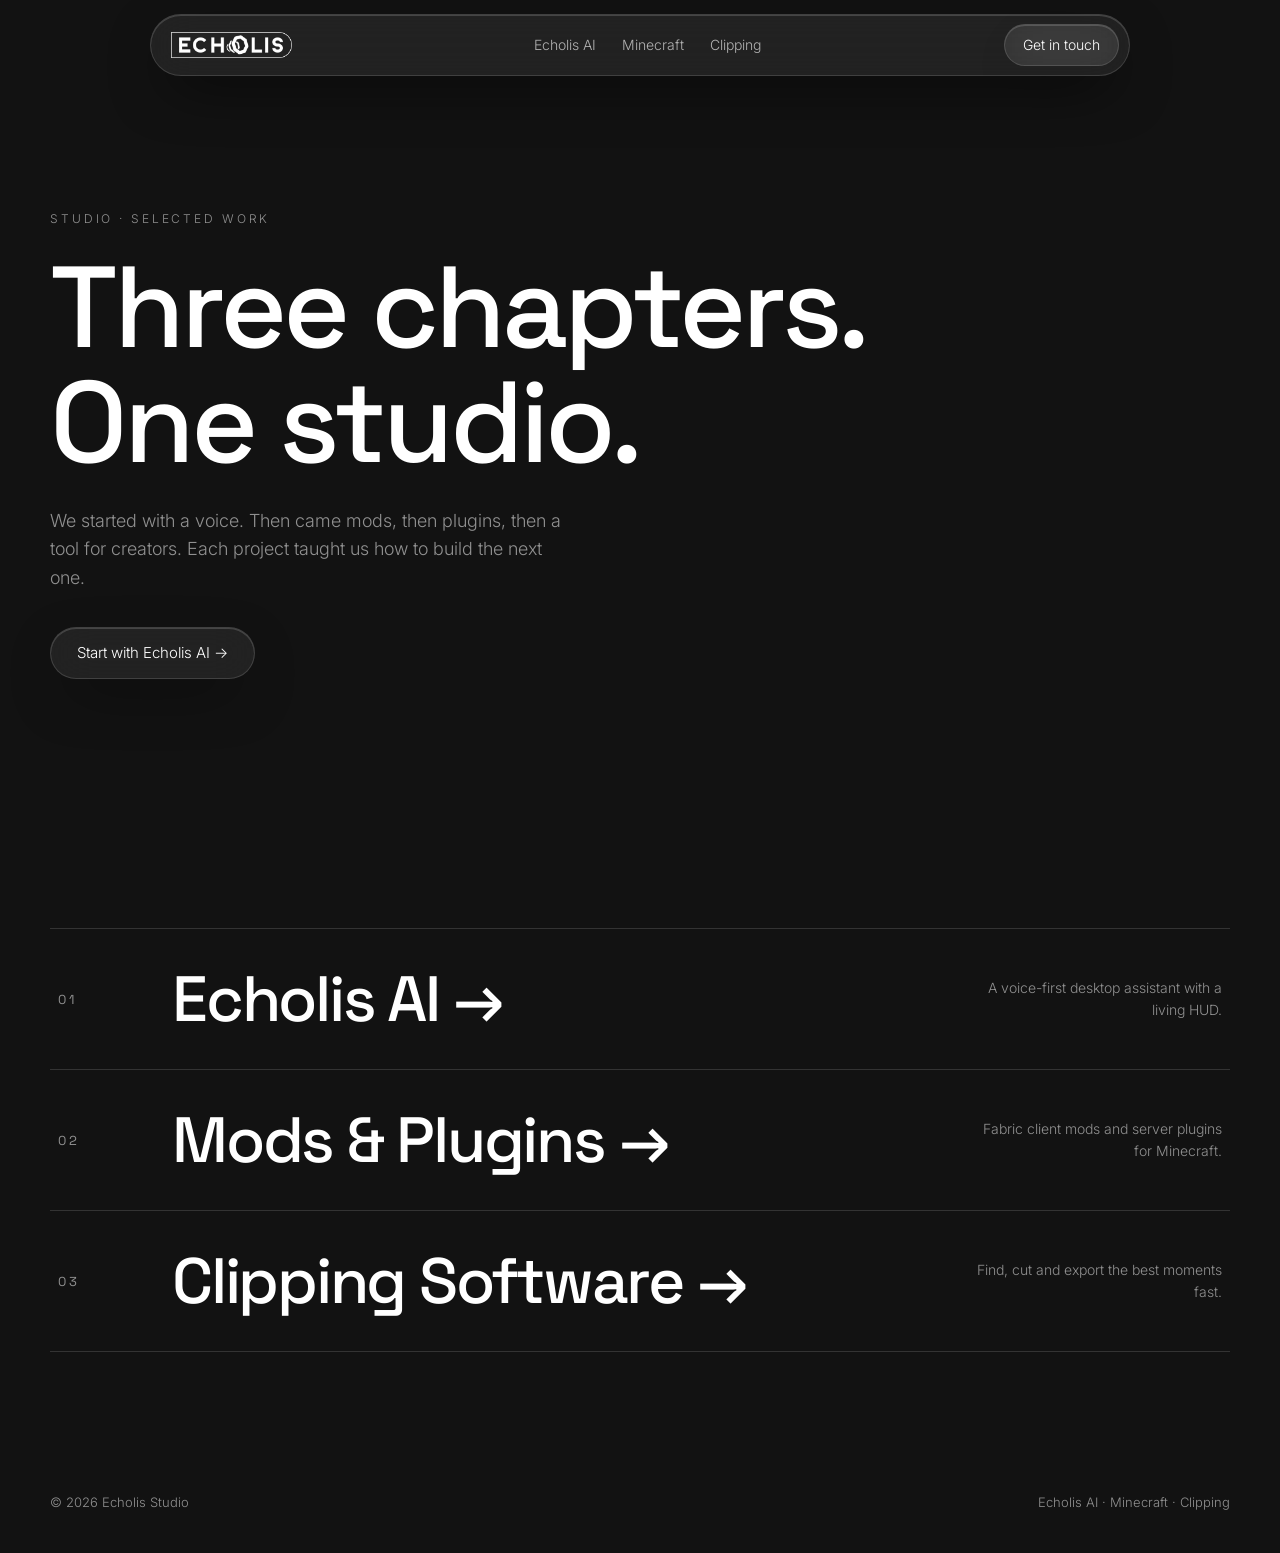
==== index.html @ 5224622c "my website" ====
<!DOCTYPE html><html lang="en"><head><meta charset="utf-8"><meta name="viewport" content="width=device-width,initial-scale=1">
<title>Home - Echolis Studio</title><link rel="icon" href="assets/logo-mark.png">
<link href="https://fonts.googleapis.com/css2?family=Space+Grotesk:wght@400;500;700&family=Inter:wght@300;400&display=swap" rel="stylesheet">
<link rel="stylesheet" href="style.css"></head><body>
<div class="bg"></div><div class="bg2"></div><div id="halo"></div>
<nav class="nav glass"><a class="lg" href="index.html"><img src="assets/logo-text.png" alt="Echolis"></a><ul><li><a href="echolis-ai.html">Echolis AI</a></li><li><a href="minecraft.html">Minecraft</a></li><li><a href="clipping.html">Clipping</a></li></ul><a class="btn glass sm" href="mailto:hello@echolis.studio">Get in touch</a></nav>
<header class="hero"><div class="wrap"><div class="eyebrow rise">Studio &middot; selected work</div>
<h1 class="rise" style="--d:.15s">Three chapters.<br>One studio.</h1><p class="rise" style="--d:.3s">We started with a voice. Then came mods, then plugins, then a tool for creators. Each project taught us how to build the next one.</p>
<a class="btn glass rise" style="--d:.45s" href="echolis-ai.html">Start with Echolis AI &rarr;</a></div></header>
<section class="sec"><div class="wrap reveal">
<a class="row" href="echolis-ai.html"><b>01</b><h3>Echolis AI<i>&rarr;</i></h3><span>A voice-first desktop assistant with a living HUD.</span></a>
<a class="row" href="minecraft.html"><b>02</b><h3>Mods &amp; Plugins<i>&rarr;</i></h3><span>Fabric client mods and server plugins for Minecraft.</span></a>
<a class="row" href="clipping.html"><b>03</b><h3>Clipping Software<i>&rarr;</i></h3><span>Find, cut and export the best moments fast.</span></a></div></section>
<footer><div class="wrap"><span>&copy; 2026 Echolis Studio</span><span>Echolis AI &middot; Minecraft &middot; Clipping</span></div></footer>
<script src="script.js"></script></body></html>
---- style.css ----
/* Echolis Studio - shared styles. Glass = translucent fill + blur + 1px light border. */
:root{--bg:#121212;--ink:#fff;--dim:rgba(229,229,229,.6);--glass:rgba(255,255,255,.07);--edge:rgba(255,255,255,.14);--ease:cubic-bezier(.2,.8,.2,1);--blur:22px;
--display:'Space Grotesk',system-ui,sans-serif;--body:'Inter',system-ui,sans-serif}
*{box-sizing:border-box}html{scroll-behavior:smooth;background:var(--bg)}
body{margin:0;background:var(--bg);color:var(--ink);font:300 16px/1.6 var(--body);overflow-x:hidden;animation:pg .8s var(--ease)}
@keyframes pg{from{opacity:0;transform:scale(.985)}}
body.leaving{opacity:0;transform:scale(1.01);transition:.45s var(--ease)}
a{color:inherit;text-decoration:none}h1,h2,h3{font-family:var(--display);font-weight:500;letter-spacing:-.035em;line-height:1;margin:0}
.wrap{width:min(1180px,100% - 48px);margin:auto}
/* BACKGROUNDS: your liquid image drifts slowly (Ken Burns); darkened by overlay so white type stays crisp */
.bg{position:fixed;inset:-6%;z-index:-2;background:url(assets/bg-liquid.jpg) center/cover;filter:grayscale(1) brightness(.34) contrast(1.15);animation:drift 38s ease-in-out infinite alternate}
@keyframes drift{to{transform:scale(1.14) translate(-2.5%,1.5%) rotate(1.2deg)}}
.bg2{position:fixed;inset:0;z-index:-1;background:radial-gradient(70% 55% at 50% 0%,transparent,rgba(18,18,18,.75)),linear-gradient(transparent 55%,var(--bg))}
/* curtain image: used as a parallax panel behind project heroes */
.curtain{position:absolute;inset:0;background:url(assets/bg-curtain.jpg) center/cover;filter:brightness(.42);transform:translateY(var(--py,0px)) scale(1.15);z-index:-1;mask-image:linear-gradient(#000 60%,transparent)}
.glass{background:var(--glass);border:1px solid var(--edge);box-shadow:0 20px 60px -20px #000,inset 0 1px 0 rgba(255,255,255,.16);backdrop-filter:blur(var(--blur)) saturate(140%);-webkit-backdrop-filter:blur(var(--blur)) saturate(140%)}
.nav{position:fixed;z-index:50;top:14px;left:50%;transform:translateX(-50%);width:min(980px,100% - 24px);border-radius:999px;display:flex;align-items:center;justify-content:space-between;padding:9px 10px 9px 20px;transition:width .7s var(--ease)}
.nav.compact{width:min(560px,100% - 24px)}
.nav img{height:26px;display:block;transition:transform .6s var(--ease)}.nav a.lg:hover img{transform:scale(1.1) rotate(-6deg)}
.nav ul{display:flex;gap:26px;list-style:none;margin:0;padding:0;font-size:14px}.nav ul a{opacity:.65;transition:.3s}.nav ul a:hover,.nav ul a.on{opacity:1}
.btn{display:inline-flex;gap:10px;align-items:center;padding:13px 26px;border-radius:999px;font-size:15px;position:relative;overflow:hidden;transition:transform .45s var(--ease),background .4s,border-color .4s}
.btn::before{content:"";position:absolute;inset:0;background:linear-gradient(110deg,transparent 30%,rgba(255,255,255,.28) 50%,transparent 70%);transform:translateX(-120%);transition:transform .8s var(--ease)}
.btn:hover{transform:scale(1.045);background:rgba(255,255,255,.14);border-color:rgba(255,255,255,.4)}.btn:hover::before{transform:translateX(120%)}.btn.sm{padding:9px 18px;font-size:14px}
.hero{min-height:92svh;display:flex;align-items:flex-end;padding:140px 0 80px;position:relative;overflow:hidden}
.eyebrow{font-size:12px;letter-spacing:.24em;text-transform:uppercase;color:var(--dim);margin-bottom:22px}
.hero h1{font-size:clamp(48px,9vw,132px)}.hero p{max-width:520px;color:var(--dim);font-size:18px;margin:26px 0 34px}
.rise{opacity:0;transform:translateY(26px);animation:rise 1.1s var(--ease) forwards;animation-delay:var(--d,0s)}@keyframes rise{to{opacity:1;transform:none}}
.reveal{opacity:0;transform:translateY(44px);transition:1s var(--ease)}.reveal.in{opacity:1;transform:none}
.sec{padding:100px 0}.sec h2{font-size:clamp(32px,4.4vw,60px);max-width:720px}.lead{color:var(--dim);max-width:520px;margin:20px 0 0}
/* index: big chapter rows */
.row{display:grid;grid-template-columns:90px 1fr auto;align-items:center;gap:24px;padding:38px 8px;border-top:1px solid var(--edge);transition:padding .6s var(--ease),background .4s}
.row:last-child{border-bottom:1px solid var(--edge)}.row:hover{padding-left:30px;background:rgba(255,255,255,.05)}
.row b{font:400 13px var(--display);letter-spacing:.2em;color:var(--dim)}.row h3{font-size:clamp(30px,5vw,68px)}.row span{color:var(--dim);font-size:14px;max-width:260px;text-align:right}
.row i{font-style:normal;transition:transform .5s var(--ease);display:inline-block;margin-left:14px}.row:hover i{transform:translateX(10px)}
.grid{display:grid;grid-template-columns:repeat(12,1fr);gap:18px;margin-top:50px}
.card{grid-column:span 4;border-radius:26px;padding:30px;min-height:240px;display:flex;flex-direction:column;justify-content:space-between;transition:transform .35s var(--ease),border-color .4s;position:relative;overflow:hidden}
.card.w6{grid-column:span 6}.card.w8{grid-column:span 8}.card:hover{border-color:rgba(255,255,255,.32)}
.card::after{content:"";position:absolute;inset:0;background:radial-gradient(260px circle at var(--mx,50%) var(--my,0),rgba(255,255,255,.13),transparent 60%);opacity:0;transition:.4s;pointer-events:none}.card:hover::after{opacity:1}
.card h3{font-size:25px;margin-bottom:8px}.card p{margin:0;color:var(--dim);font-size:15px}.tag{font-size:11px;letter-spacing:.18em;text-transform:uppercase;color:var(--dim)}
.pill{display:inline-block;padding:5px 12px;border-radius:99px;border:1px solid var(--edge);font-size:12px;margin:14px 6px 0 0;color:var(--dim)}
/* mock windows */
.mock{border-radius:24px;overflow:hidden;margin-top:56px}.mock .bar{display:flex;gap:7px;padding:14px 18px;border-bottom:1px solid var(--edge)}.mock .bar i{width:10px;height:10px;border-radius:50%;background:rgba(255,255,255,.25)}
.eq{display:flex;gap:7px;align-items:center;justify-content:center;height:140px}.eq b{width:8px;border-radius:6px;background:#fff;height:20%;animation:eq 1.5s ease-in-out infinite}@keyframes eq{50%{height:100%}}
.orb{width:210px;height:210px;border-radius:50%;margin:50px auto;position:relative;background:radial-gradient(circle at 35% 30%,#fff,#777 40%,#111 75%);box-shadow:0 0 90px rgba(255,255,255,.25);animation:pulse 4s ease-in-out infinite}
.orb::before,.orb::after{content:"";position:absolute;inset:-18px;border-radius:50%;border:1px solid rgba(255,255,255,.25);animation:ring 4s linear infinite}.orb::after{inset:-40px;animation-delay:-2s;opacity:.6}
@keyframes pulse{50%{transform:scale(1.06)}}@keyframes ring{to{transform:rotate(360deg) scale(1.04)}}
.tl{padding:26px;display:grid;gap:10px}.tl div{height:38px;border-radius:10px;position:relative;background:rgba(255,255,255,.04)}
.tl span{position:absolute;top:4px;bottom:4px;border-radius:8px;background:rgba(255,255,255,.2);border:1px solid rgba(255,255,255,.3);animation:slide 6s ease-in-out infinite alternate}@keyframes slide{to{transform:translateX(var(--s,20px))}}
.ph{position:absolute;top:0;bottom:0;width:2px;background:#fff;left:30%;box-shadow:0 0 18px #fff;animation:ph 7s linear infinite}@keyframes ph{from{left:2%}to{left:96%}}
.next{display:block;text-align:center;padding:120px 0;border-top:1px solid var(--edge)}.next small{color:var(--dim);letter-spacing:.2em;text-transform:uppercase;font-size:12px}.next h2{font-size:clamp(40px,8vw,120px);margin-top:14px;transition:letter-spacing .7s var(--ease)}.next:hover h2{letter-spacing:-.01em}
footer{padding:40px 0;color:var(--dim);font-size:13px}footer .wrap{display:flex;justify-content:space-between}
#halo{position:fixed;left:0;top:0;width:340px;height:340px;margin:-170px 0 0 -170px;border-radius:50%;pointer-events:none;z-index:-1;background:radial-gradient(circle,rgba(255,255,255,.12),transparent 65%)}
@media(max-width:800px){.nav ul{display:none}.row{grid-template-columns:50px 1fr}.row span{display:none}.card,.card.w6,.card.w8{grid-column:span 12}}
@media(prefers-reduced-motion:reduce){*{animation:none!important;transition:none!important}.rise,.reveal{opacity:1;transform:none}}
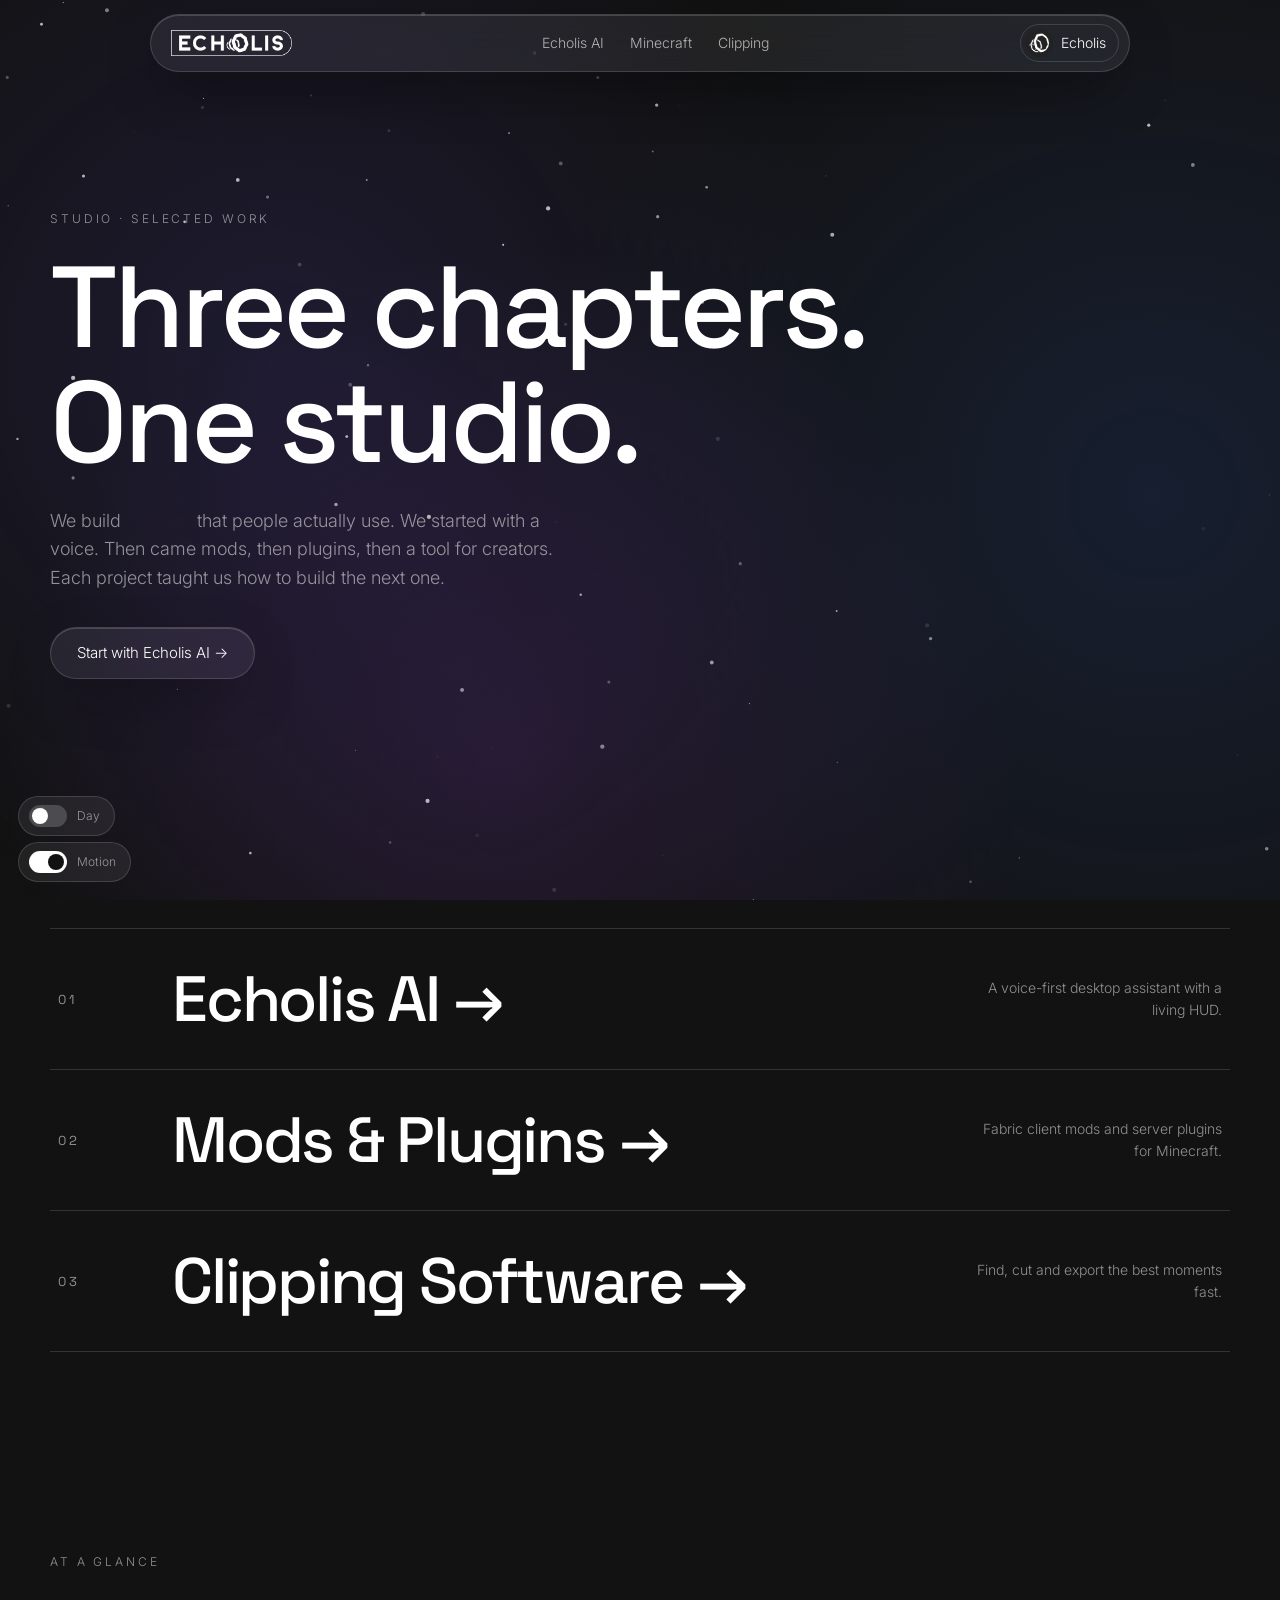
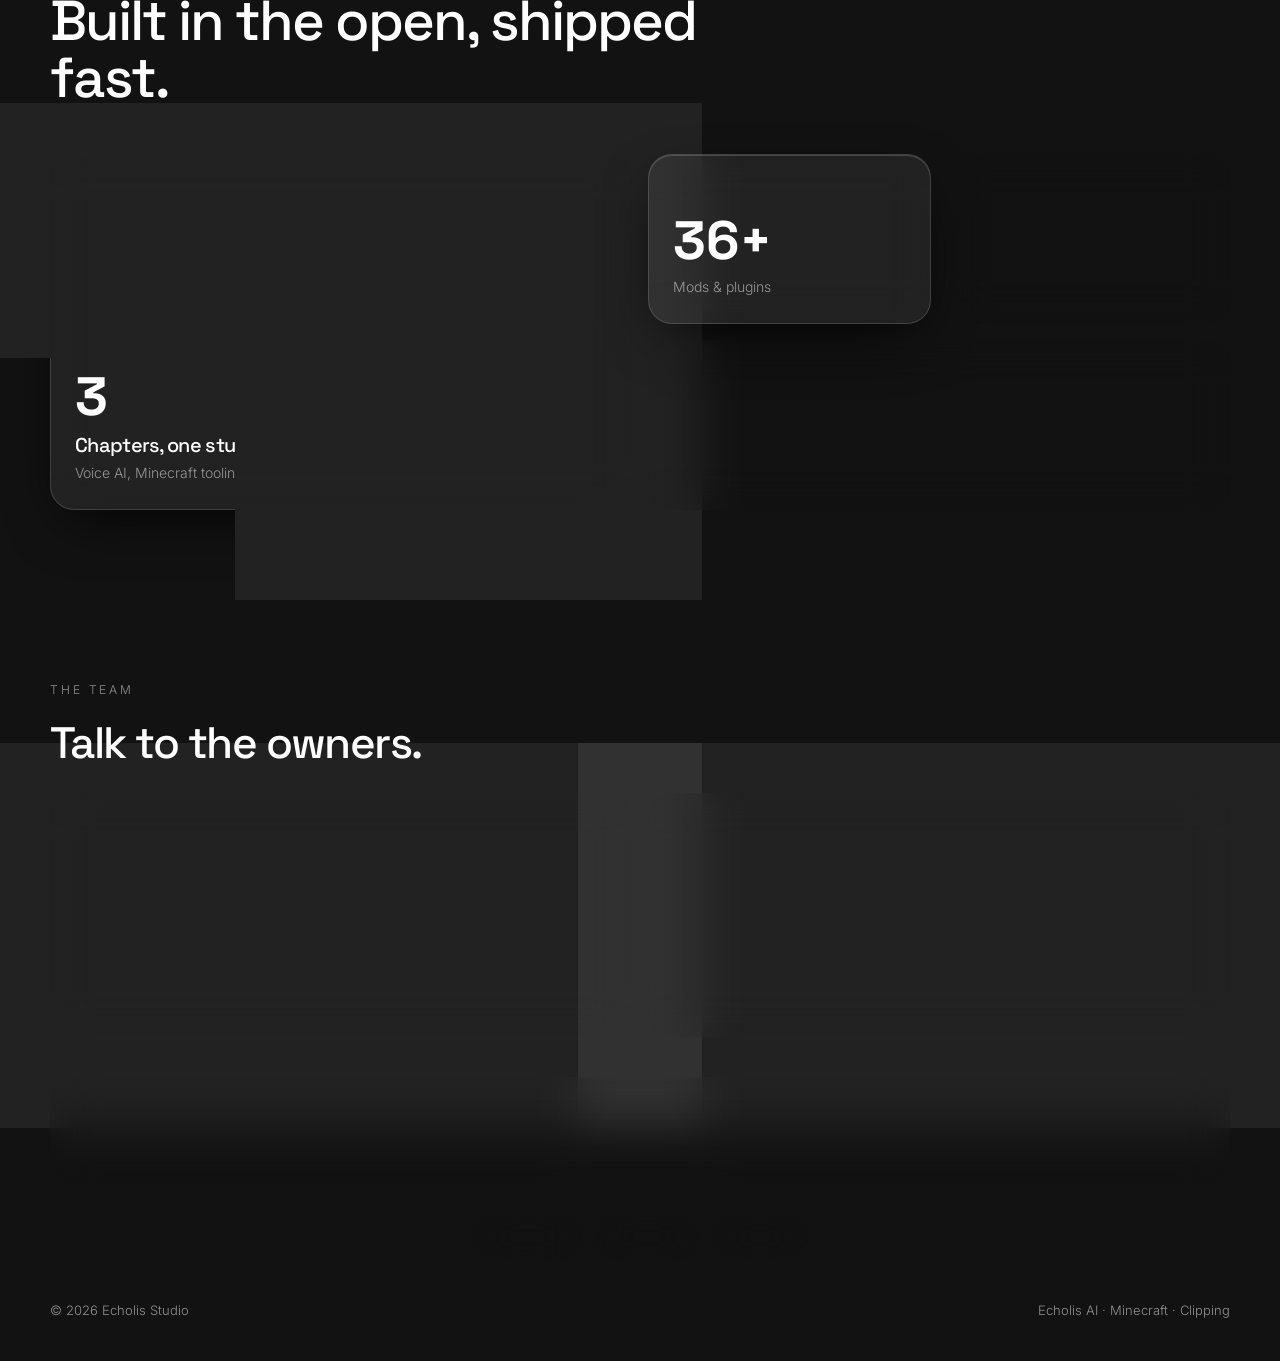
==== commit 5a3c020f: "Reworked website" ====
--- a/index.html
+++ b/index.html
@@ -1,15 +1,19 @@
-<!DOCTYPE html><html lang="en"><head><meta charset="utf-8"><meta name="viewport" content="width=device-width,initial-scale=1">
+<!DOCTYPE html><html lang="en"><head><script>try{document.documentElement.dataset.theme=localStorage.getItem("ec-theme")||"night"}catch(e){document.documentElement.dataset.theme="night"}</script><meta charset="utf-8"><meta name="viewport" content="width=device-width,initial-scale=1">
 <title>Home - Echolis Studio</title><link rel="icon" href="assets/logo-mark.png">
 <link href="https://fonts.googleapis.com/css2?family=Space+Grotesk:wght@400;500;700&family=Inter:wght@300;400&display=swap" rel="stylesheet">
-<link rel="stylesheet" href="style.css"></head><body>
-<div class="bg"></div><div class="bg2"></div><div id="halo"></div>
-<nav class="nav glass"><a class="lg" href="index.html"><img src="assets/logo-text.png" alt="Echolis"></a><ul><li><a href="echolis-ai.html">Echolis AI</a></li><li><a href="minecraft.html">Minecraft</a></li><li><a href="clipping.html">Clipping</a></li></ul><a class="btn glass sm" href="mailto:hello@echolis.studio">Get in touch</a></nav>
+<link rel="stylesheet" href="style.css"><link rel="stylesheet" href="components.css"></head><body>
+<div class="bg"></div><div class="bg2"></div><div id="halo"></div><canvas id="fx"></canvas>
+<nav class="nav glass"><a class="lg" href="index.html"><img src="assets/logo-text.png" alt="Echolis"></a><ul><li><a href="echolis-ai.html">Echolis AI</a></li><li><a href="minecraft.html">Minecraft</a></li><li><a href="clipping.html">Clipping</a></li></ul><div class="pd"><button class="glass" aria-haspopup="true"><img src="assets/logo-mark.png" alt=""><span>Echolis</span></button><div class="menu glass"><small>Studio</small><a href="echolis-ai.html">Echolis AI <i>&rarr;</i></a><a href="minecraft.html">Mods &amp; Plugins <i>&rarr;</i></a><a href="clipping.html">Clipping <i>&rarr;</i></a><a href="mailto:hello@echolis.studio">Get in touch <i>&rarr;</i></a></div></div></nav>
 <header class="hero"><div class="wrap"><div class="eyebrow rise">Studio &middot; selected work</div>
-<h1 class="rise" style="--d:.15s">Three chapters.<br>One studio.</h1><p class="rise" style="--d:.3s">We started with a voice. Then came mods, then plugins, then a tool for creators. Each project taught us how to build the next one.</p>
+<h1 class="rise" style="--d:.15s">Three chapters.<br><span class="glitch">One studio.</span></h1><p class="rise" style="--d:.3s">We build <b class="dyn" data-words="voice,mods,plugins,tools,clips">voice</b> that people actually use. We started with a voice. Then came mods, then plugins, then a tool for creators. Each project taught us how to build the next one.</p>
 <a class="btn glass rise" style="--d:.45s" href="echolis-ai.html">Start with Echolis AI &rarr;</a></div></header>
 <section class="sec"><div class="wrap reveal">
 <a class="row" href="echolis-ai.html"><b>01</b><h3>Echolis AI<i>&rarr;</i></h3><span>A voice-first desktop assistant with a living HUD.</span></a>
 <a class="row" href="minecraft.html"><b>02</b><h3>Mods &amp; Plugins<i>&rarr;</i></h3><span>Fabric client mods and server plugins for Minecraft.</span></a>
 <a class="row" href="clipping.html"><b>03</b><h3>Clipping Software<i>&rarr;</i></h3><span>Find, cut and export the best moments fast.</span></a></div></section>
-<footer><div class="wrap"><span>&copy; 2026 Echolis Studio</span><span>Echolis AI &middot; Minecraft &middot; Clipping</span></div></footer>
-<script src="script.js"></script></body></html>+<section class="sec"><div class="wrap reveal"><div class="eyebrow">At a glance</div><h2>Built in the open, shipped fast.</h2><div class="bento">
+<div class="bt glass w2 h2"><span class="orb"></span><div class="big"><span data-n="3">0</span></div><h3>Chapters, one studio</h3><p>Voice AI, Minecraft tooling and clipping software, all under one roof.</p></div>
+<div class="bt glass"><div class="big"><span data-n="40">0</span>+</div><p>Mods &amp; plugins</p></div>
+<div class="bt glass"><h3>Voice-first</h3><p>Talk to your desktop.</p></div>
+<div class="bt glass w2"><h3>Frame-accurate clipping</h3><p>Mark, trim and export the best moments in seconds.</p></div></div></div></section><section class="team wrap reveal"><div class="eyebrow">The team</div><h2 style="font-size:clamp(28px,3.6vw,44px);margin:0">Talk to the owners.</h2><div class="tgrid"><div class="tc glass" data-user="samsam26901"><div class="top"><div class="av"><span>S</span><i></i></div><div><h3>samsam26901</h3><div class="st">Checking status…</div></div></div><div class="act"><small>Activity</small>Not doing anything right now</div><button class="cp" data-copy="samsam26901"><span>Discord &middot; samsam26901</span><em>Copy</em><svg viewBox="0 0 24 24" width="16" height="16" fill="currentColor"><path d="M8 3h10a2 2 0 0 1 2 2v12h-2V5H8zM5 7h10a2 2 0 0 1 2 2v10a2 2 0 0 1-2 2H5a2 2 0 0 1-2-2V9a2 2 0 0 1 2-2z"/></svg></button></div><div class="tc glass" data-user="im_shardy"><div class="top"><div class="av"><span>I</span><i></i></div><div><h3>im_shardy</h3><div class="st">Checking status…</div></div></div><div class="act"><small>Activity</small>Not doing anything right now</div><button class="cp" data-copy="im_shardy"><span>Discord &middot; im_shardy</span><em>Copy</em><svg viewBox="0 0 24 24" width="16" height="16" fill="currentColor"><path d="M8 3h10a2 2 0 0 1 2 2v12h-2V5H8zM5 7h10a2 2 0 0 1 2 2v10a2 2 0 0 1-2 2H5a2 2 0 0 1-2-2V9a2 2 0 0 1 2-2z"/></svg></button></div></div></section><section class="mail wrap reveal"><div class="mailbox glass"><div><h3>Say hello</h3><p>Drop your email and we'll write back.</p></div><form id="mf"><input type="email" required placeholder="you@email.com" aria-label="Your email"><button class="btn glass sm">Send</button></form></div></section><div class="socials wrap"><a class="sb glass" href="https://discord.gg/vmqwFnN8Vz" target="_blank" rel="noopener"><svg viewBox="0 0 24 24"><path d="M20 5a17 17 0 0 0-4-1l-.5 1a15 15 0 0 0-5 0L10 4a17 17 0 0 0-4 1C3 9 2 14 3 18a17 17 0 0 0 5 2l1-2a10 10 0 0 1-2-1l.5-.5c3.800 1.700 7.700 1.700 11 0l.5.5a10 10 0 0 1-2 1l1 2a17 17 0 0 0 5-2c1-5 0-9-3-13zM9 15c-1 0-2-1-2-2s1-2 2-2 2 1 2 2-1 2-2 2zm6 0c-1 0-2-1-2-2s1-2 2-2 2 1 2 2-1 2-2 2z"/></svg>Discord</a><a class="sb glass" href="https://github.com/echolisapp" target="_blank" rel="noopener"><svg viewBox="0 0 24 24"><path d="M12 2a10 10 0 0 0-3 19c.5 0 .7-.2.7-.5v-2c-2.800.6-3.400-1.200-3.400-1.200-.5-1.100-1.100-1.400-1.100-1.400-.9-.6.1-.6.1-.6 1 .1 1.500 1 1.500 1 .9 1.500 2.300 1.100 2.800.8.1-.6.3-1.100.6-1.300-2.200-.3-4.600-1.100-4.600-5 0-1.100.4-2 1-2.700-.1-.3-.4-1.300.1-2.700 0 0 .8-.3 2.700 1a9 9 0 0 1 5 0c1.900-1.300 2.700-1 2.700-1 .5 1.400.2 2.400.1 2.700.6.700 1 1.600 1 2.700 0 3.900-2.400 4.700-4.600 5 .4.300.7.900.7 1.800v2.700c0 .3.200.6.700.5A10 10 0 0 0 12 2z"/></svg>GitHub</a><a class="sb glass" href="mailto:hello@echolis.studio"><svg viewBox="0 0 24 24"><path d="M3 5h18a1 1 0 0 1 1 1v12a1 1 0 0 1-1 1H3a1 1 0 0 1-1-1V6a1 1 0 0 1 1-1zm1.500 2L12 12.500 19.500 7zM4 9v8h16V9l-8 5.500z"/></svg>Email</a></div><footer><div class="wrap"><span>&copy; 2026 Echolis Studio</span><span>Echolis AI &middot; Minecraft &middot; Clipping</span></div></footer>
+<div class="sw th" role="switch" aria-checked="false" tabindex="0" onkeydown="if(event.key===' '||event.key==='Enter'){event.preventDefault();this.click()}"><i></i>Day</div><div class="sw" role="switch" aria-checked="true" tabindex="0" onkeydown="if(event.key===' '||event.key==='Enter'){event.preventDefault();this.click()}"><i></i>Motion</div><script src="script.js"></script><script src="components.js"></script></body></html>
--- a/components.css
+++ b/components.css
@@ -0,0 +1,72 @@
+/* Echolis components: bento, dynamic text, glitch, social, switch, profile dropdown, transfer */
+.bento{display:grid;grid-template-columns:repeat(4,1fr);grid-auto-rows:170px;gap:16px;margin-top:48px}
+.bt{position:relative;overflow:hidden;border-radius:24px;padding:24px;display:flex;flex-direction:column;justify-content:flex-end;transition:transform .5s var(--ease),border-color .4s}
+.bt:hover{transform:translateY(-6px);border-color:rgba(255,255,255,.4)}
+.bt::after{content:"";position:absolute;inset:0;background:radial-gradient(260px circle at var(--mx,50%) var(--my,0%),rgba(255,255,255,.12),transparent 60%);opacity:0;transition:opacity .4s;pointer-events:none}.bt:hover::after{opacity:1}
+.bt.w2{grid-column:span 2}.bt.h2{grid-row:span 2}.bt h3{margin:0 0 4px;font:500 20px var(--display)}.bt p{margin:0;color:var(--dim);font-size:14px}
+.bt .big{font:700 54px/1 var(--display);margin-bottom:8px}
+.bt .orb{position:absolute;top:-30px;right:-30px;width:140px;height:140px;border-radius:50%;background:radial-gradient(circle,rgba(255,255,255,.28),transparent 70%);animation:float 6s ease-in-out infinite}
+@keyframes float{50%{transform:translate(-14px,16px) scale(1.1)}}
+@media(max-width:800px){.bento{grid-template-columns:repeat(2,1fr)}}
+.dyn{display:inline-block;min-width:5.5ch;color:#fff;transition:opacity .35s,transform .35s var(--ease),filter .35s}
+.dyn.out{opacity:0;transform:translateY(-14px);filter:blur(6px)}
+.glitch{position:relative;display:inline-block}
+.glitch::before,.glitch::after{content:attr(data-t);position:absolute;inset:0;opacity:0;pointer-events:none}
+.glitch::before{color:#9ef;transform:translate(-2px,0);clip-path:inset(0 0 55% 0)}.glitch::after{color:#f9a;transform:translate(2px,0);clip-path:inset(55% 0 0 0)}
+.glitch:hover::before,.glitch:hover::after,.glitch.go::before,.glitch.go::after{opacity:.8;animation:gl .35s steps(2) infinite}
+@keyframes gl{25%{transform:translate(3px,-2px)}50%{transform:translate(-3px,2px)}75%{transform:translate(2px,1px)}}
+.socials{display:flex;gap:12px;justify-content:center;padding:30px 0 0;flex-wrap:wrap}
+.sb{display:inline-flex;align-items:center;gap:8px;padding:10px 18px;border-radius:999px;font-size:14px;overflow:hidden;transition:transform .4s var(--ease),background .3s}
+.sb svg{width:16px;height:16px;fill:currentColor;transition:transform .4s var(--ease)}
+.sb:hover{transform:translateY(-3px);background:#fff;color:#111}.sb:hover svg{transform:rotate(-12deg) scale(1.2)}
+.sw{position:fixed;left:18px;bottom:18px;z-index:60;display:flex;align-items:center;gap:10px;padding:8px 14px 8px 10px;border-radius:999px;font-size:12px;color:var(--dim);cursor:pointer;border:1px solid var(--edge);background:var(--glass);backdrop-filter:blur(18px)}
+.sw i{width:38px;height:22px;border-radius:99px;background:rgba(255,255,255,.18);position:relative;transition:background .35s}
+.sw i::after{content:"";position:absolute;top:3px;left:3px;width:16px;height:16px;border-radius:50%;background:#fff;transition:transform .45s cubic-bezier(.5,1.6,.4,1)}
+.sw[aria-checked=true] i{background:#fff}.sw[aria-checked=true] i::after{transform:translateX(16px);background:#121212}
+body.calm *,body.calm *::before,body.calm *::after{animation-duration:0s!important;transition-duration:.01s!important}body.calm #halo{display:none}
+.pd{position:relative}.pd>button{all:unset;cursor:pointer;display:flex;align-items:center;gap:8px;padding:4px 12px 4px 4px;border-radius:999px;border:1px solid var(--edge);font-size:14px;transition:background .3s}
+.pd>button:hover{background:rgba(255,255,255,.12)}.pd img{width:28px;height:28px;border-radius:50%;object-fit:cover;background:#222;padding:4px}
+.pd .menu{position:absolute;right:0;top:calc(100% + 12px);min-width:220px;border-radius:20px;padding:8px;opacity:0;transform:translateY(-8px) scale(.96);transform-origin:top right;pointer-events:none;transition:.35s var(--ease);background:rgba(24,24,24,.92)}
+.pd.open .menu{opacity:1;transform:none;pointer-events:auto}.pd .menu small{display:block;padding:10px 12px 6px;color:var(--dim)}
+.pd .menu a{display:flex;justify-content:space-between;padding:10px 12px;border-radius:12px;font-size:14px;opacity:.8;transition:.25s}.pd .menu a:hover{background:rgba(255,255,255,.1);opacity:1;padding-left:18px}
+.xfer{margin-top:48px;border-radius:28px;padding:28px;max-width:520px}
+.xfer .row2{display:flex;align-items:center;gap:14px}.xfer .box{flex:1;border:1px solid var(--edge);border-radius:18px;padding:14px 16px;background:rgba(255,255,255,.04)}
+.xfer small{color:var(--dim);font-size:12px;letter-spacing:.1em}.xfer b{display:block;font:600 28px var(--display);margin-top:4px;font-variant-numeric:tabular-nums}
+.xfer .sw2{all:unset;cursor:pointer;width:44px;height:44px;border-radius:50%;border:1px solid var(--edge);display:grid;place-items:center;transition:transform .6s var(--ease),background .3s}.xfer .sw2:hover{background:rgba(255,255,255,.14)}
+.xfer .btn{margin-top:20px;width:100%;justify-content:center}.xfer .btn.done{background:#fff;color:#111}
+/* animated bg, theme, email */
+#fx{position:fixed;inset:0;width:100%;height:100%;pointer-events:none}
+.sw.th{bottom:64px}
+html[data-theme=day]{--bg:#eceff7;--ink:#14141c;--dim:rgba(20,20,28,.62);--glass:rgba(255,255,255,.62);--edge:rgba(20,20,40,.14)}
+html[data-theme=day] body{background:var(--bg);color:var(--ink)}
+html[data-theme=day] h1,html[data-theme=day] h2,html[data-theme=day] h3,html[data-theme=day] b,html[data-theme=day] .dyn{color:var(--ink)}
+html[data-theme=day] .bg{filter:grayscale(1) invert(1) brightness(1.05) opacity(.22)}
+html[data-theme=day] .bg2{background:radial-gradient(70% 55% at 50% 0%,transparent,rgba(236,239,247,.8)),linear-gradient(transparent 55%,var(--bg))}
+html[data-theme=day] .nav .lg img{filter:invert(1)}
+html[data-theme=day] .glass{box-shadow:0 20px 50px -24px rgba(30,30,70,.35),inset 0 1px 0 #fff}
+html[data-theme=day] .sb:hover,html[data-theme=day] .btn.done{background:#14141c;color:#fff}
+html[data-theme=day] .sw i::after{background:#fff}html[data-theme=day] .sw[aria-checked=true] i{background:#14141c}
+html[data-theme=day] .bt .orb{background:radial-gradient(circle,rgba(255,180,60,.45),transparent 70%)}
+body,.glass{transition:background .6s,color .6s,border-color .6s}
+.mail{padding:40px 0 0}.mailbox{border-radius:28px;padding:26px 30px;display:flex;gap:24px;align-items:center;justify-content:space-between;flex-wrap:wrap}
+.mailbox h3{margin:0 0 4px;font:500 22px var(--display)}.mailbox p{margin:0;color:var(--dim);font-size:14px}
+.mailbox form{display:flex;gap:10px;flex:1;min-width:260px;max-width:460px}
+.mailbox input{flex:1;min-width:0;padding:12px 18px;border-radius:999px;border:1px solid var(--edge);background:rgba(255,255,255,.06);color:var(--ink);font:15px var(--body);outline:none;transition:border-color .3s,box-shadow .3s}
+.mailbox input:focus{border-color:var(--ink);box-shadow:0 0 0 4px rgba(150,150,255,.18)}
+.mailbox button{all:unset;cursor:pointer}.mailbox .btn{white-space:nowrap}.mailbox .ok{background:var(--ink);color:var(--bg)}
+.pg{display:none}.pg.on{display:block}
+/* downloads, soon, team */
+.hero .btn+.btn{margin-left:12px}.btn.dl{background:var(--ink);color:var(--bg)}.btn.dl:hover{background:var(--ink);transform:scale(1.06)}
+.btn.dl svg{width:16px;height:16px;fill:currentColor;animation:bob 1.8s ease-in-out infinite}@keyframes bob{50%{transform:translateY(3px)}}
+.btn.soon{opacity:.6;cursor:default;pointer-events:none;border-style:dashed}.btn.soon::before{display:none}
+.team{padding:70px 0 0}.tgrid{display:grid;grid-template-columns:repeat(auto-fit,minmax(300px,1fr));gap:16px;margin-top:28px}
+.tc{border-radius:26px;padding:22px;display:flex;flex-direction:column;gap:16px;transition:transform .5s var(--ease)}.tc:hover{transform:translateY(-5px)}
+.tc .top{display:flex;align-items:center;gap:14px}.av{position:relative;width:54px;height:54px;flex:none}
+.av img,.av span{width:100%;height:100%;border-radius:50%;object-fit:cover;display:grid;place-items:center;background:linear-gradient(135deg,#6a5cff,#b05cff);font:600 22px var(--display);color:#fff}
+.av i{position:absolute;right:-2px;bottom:-2px;width:16px;height:16px;border-radius:50%;background:#747f8d;border:3px solid var(--bg);transition:background .4s}
+.av i.online{background:#23a55a;box-shadow:0 0 10px #23a55a}.av i.idle{background:#f0b232}.av i.dnd{background:#f23f43}
+.tc h3{margin:0;font:600 18px var(--display)}.tc .st{font-size:13px;color:var(--dim)}
+.tc .act{border:1px solid var(--edge);border-radius:16px;padding:12px 14px;font-size:14px;background:rgba(255,255,255,.04);min-height:46px}
+.tc .act small{display:block;color:var(--dim);font-size:11px;letter-spacing:.12em;text-transform:uppercase;margin-bottom:2px}
+.cp{all:unset;cursor:pointer;display:flex;align-items:center;justify-content:space-between;gap:10px;padding:10px 14px;border-radius:999px;border:1px solid var(--edge);font-size:14px;transition:background .3s,transform .3s}
+.cp:hover{background:rgba(255,255,255,.12)}.cp:active{transform:scale(.97)}.cp.ok{background:var(--ink);color:var(--bg)}
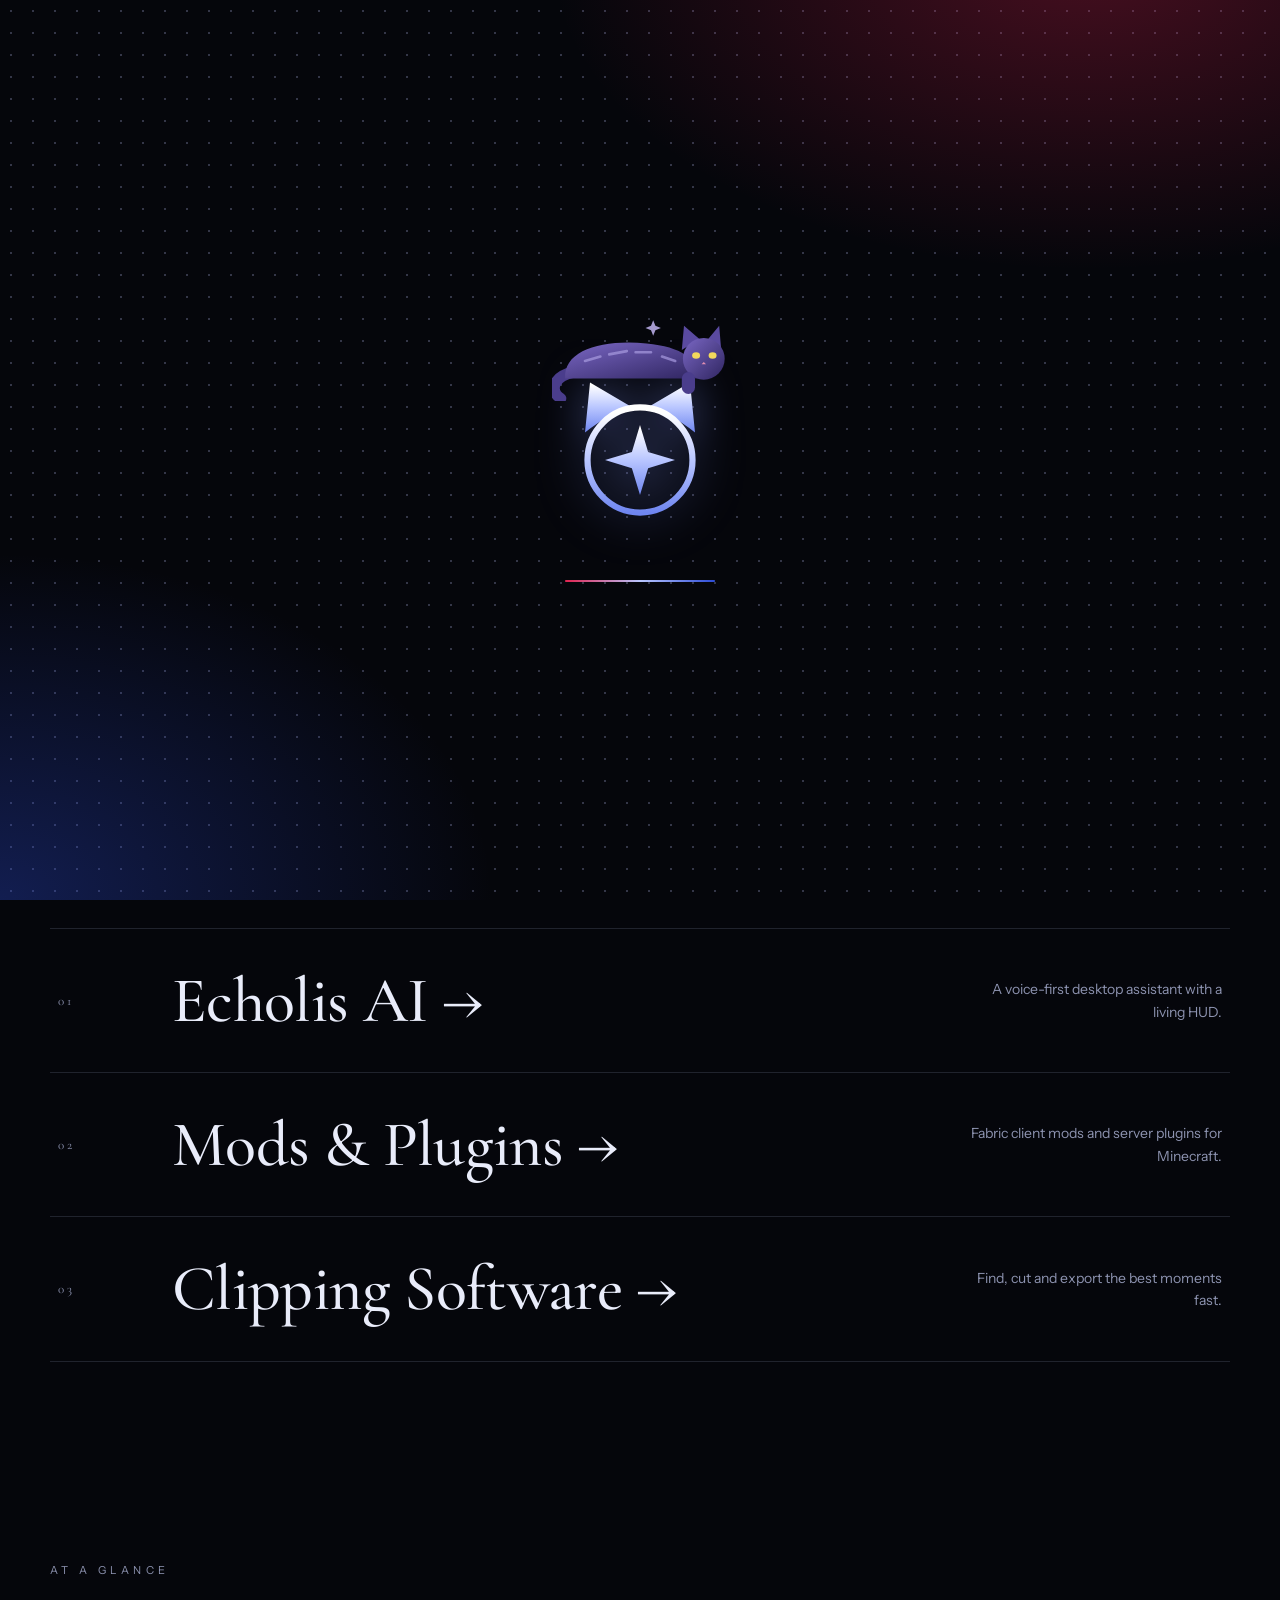
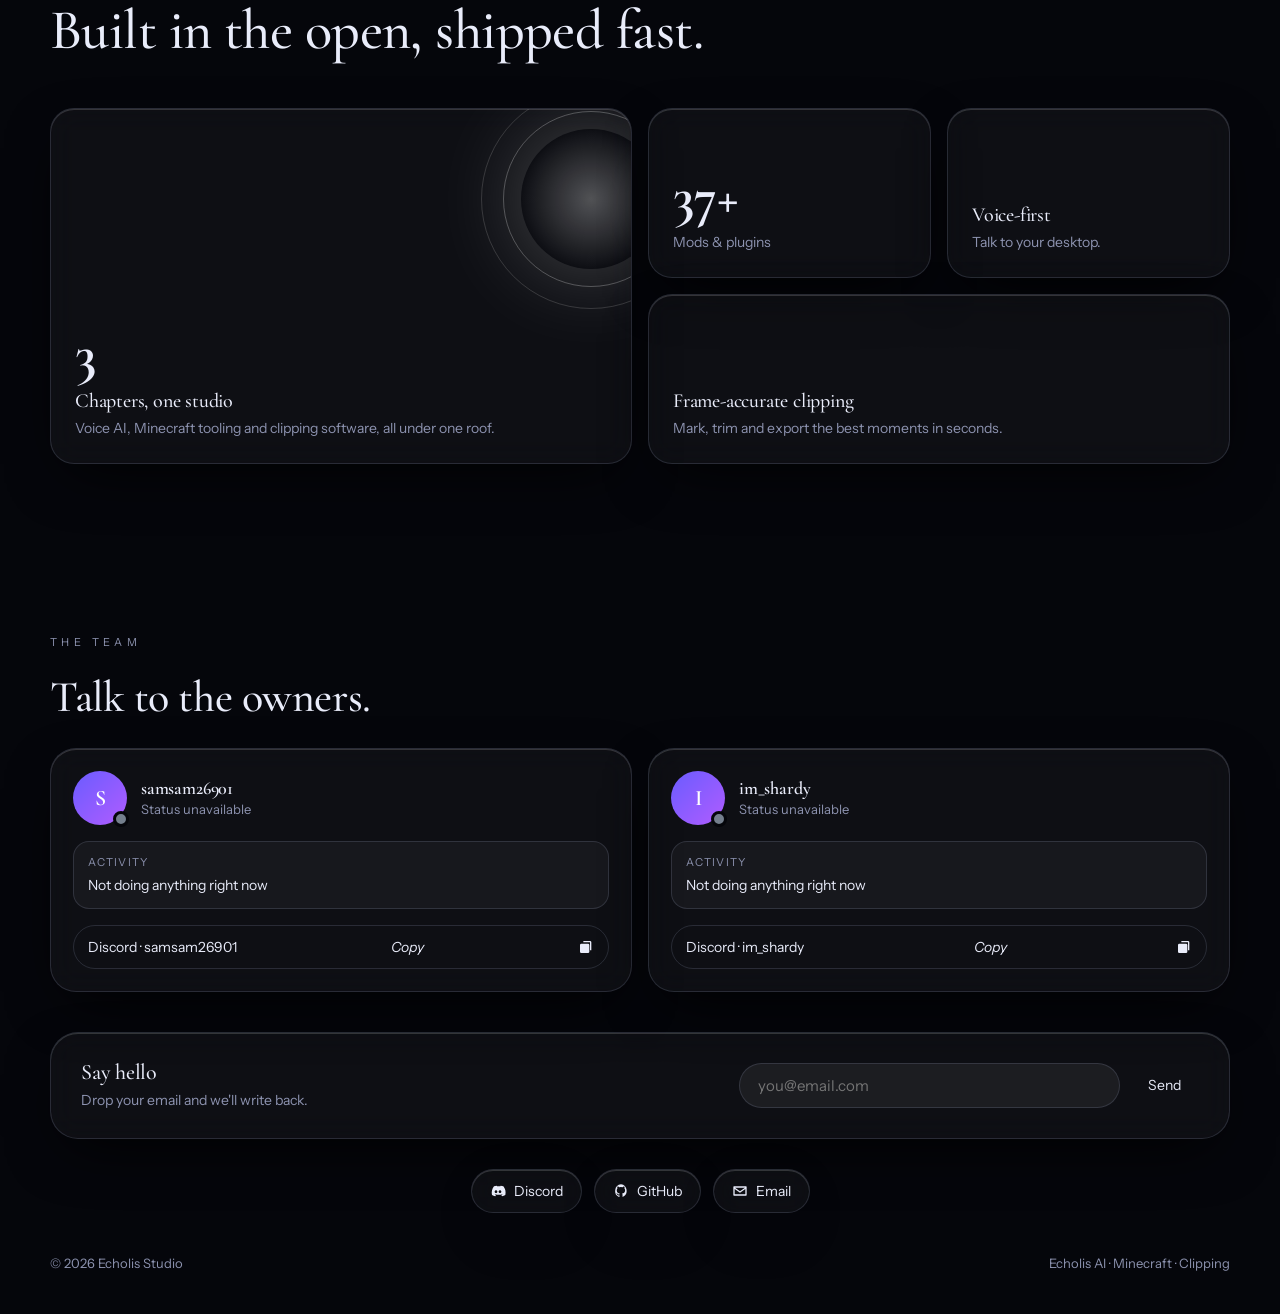
==== commit cb063752: "new echolis website" ====
--- a/index.html
+++ b/index.html
@@ -1,9 +1,9 @@
 <!DOCTYPE html><html lang="en"><head><script>try{document.documentElement.dataset.theme=localStorage.getItem("ec-theme")||"night"}catch(e){document.documentElement.dataset.theme="night"}</script><meta charset="utf-8"><meta name="viewport" content="width=device-width,initial-scale=1">
-<title>Home - Echolis Studio</title><link rel="icon" href="assets/logo-mark.png">
+<title>Home - Echolis Studio</title><link rel="icon" href="assets/logo-mark.svg">
 <link href="https://fonts.googleapis.com/css2?family=Space+Grotesk:wght@400;500;700&family=Inter:wght@300;400&display=swap" rel="stylesheet">
-<link rel="stylesheet" href="style.css"><link rel="stylesheet" href="components.css"></head><body>
+<link rel="stylesheet" href="style.css"><link rel="stylesheet" href="components.css"><link rel="stylesheet" href="echolis-brand.css"><script src="echolis-brand.js"></script></head><body>
 <div class="bg"></div><div class="bg2"></div><div id="halo"></div><canvas id="fx"></canvas>
-<nav class="nav glass"><a class="lg" href="index.html"><img src="assets/logo-text.png" alt="Echolis"></a><ul><li><a href="echolis-ai.html">Echolis AI</a></li><li><a href="minecraft.html">Minecraft</a></li><li><a href="clipping.html">Clipping</a></li></ul><div class="pd"><button class="glass" aria-haspopup="true"><img src="assets/logo-mark.png" alt=""><span>Echolis</span></button><div class="menu glass"><small>Studio</small><a href="echolis-ai.html">Echolis AI <i>&rarr;</i></a><a href="minecraft.html">Mods &amp; Plugins <i>&rarr;</i></a><a href="clipping.html">Clipping <i>&rarr;</i></a><a href="mailto:hello@echolis.studio">Get in touch <i>&rarr;</i></a></div></div></nav>
+<nav class="nav glass"><a class="lg" href="index.html"><img src="assets/logo-mark.svg" alt=""><span>ECHOLIS</span></a><ul><li><a href="echolis-ai.html">Echolis AI</a></li><li><a href="minecraft.html">Minecraft</a></li><li><a href="clipping.html">Clipping</a></li></ul><div class="pd"><button class="glass" aria-haspopup="true"><img src="assets/logo-mark.svg" alt=""><span>Echolis</span></button><div class="menu glass"><small>Studio</small><a href="echolis-ai.html">Echolis AI <i>&rarr;</i></a><a href="minecraft.html">Mods &amp; Plugins <i>&rarr;</i></a><a href="clipping.html">Clipping <i>&rarr;</i></a><a href="mailto:hello@echolis.studio">Get in touch <i>&rarr;</i></a></div></div></nav>
 <header class="hero"><div class="wrap"><div class="eyebrow rise">Studio &middot; selected work</div>
 <h1 class="rise" style="--d:.15s">Three chapters.<br><span class="glitch">One studio.</span></h1><p class="rise" style="--d:.3s">We build <b class="dyn" data-words="voice,mods,plugins,tools,clips">voice</b> that people actually use. We started with a voice. Then came mods, then plugins, then a tool for creators. Each project taught us how to build the next one.</p>
 <a class="btn glass rise" style="--d:.45s" href="echolis-ai.html">Start with Echolis AI &rarr;</a></div></header>
--- a/echolis-brand.css
+++ b/echolis-brand.css
@@ -0,0 +1,47 @@
+/* Echolis chrome skin: matches Echolis — Portfolio 2026 */
+@import url('https://fonts.googleapis.com/css2?family=Cinzel+Decorative:wght@700;900&family=Cormorant+Garamond:ital,wght@0,400;0,500;1,400&family=Instrument+Sans:wght@400;500&display=swap');
+:root,:root[data-theme]{--bg:#05060b;--ink:#e9ecfa;--dim:#8d93b0;--glass:rgba(255,255,255,.04);--edge:rgba(200,210,255,.14);--display:'Cormorant Garamond',Georgia,serif;--body:'Instrument Sans',system-ui,sans-serif;--chrome:linear-gradient(180deg,#fff 8%,#b9c6ff 48%,#6f86f0 100%);color-scheme:dark}
+body{background:var(--bg);font-weight:400}
+.bg{filter:grayscale(1) brightness(.22) contrast(1.2) hue-rotate(200deg)}
+.bg2{background:radial-gradient(60vw 50vh at 85% -5%,rgba(224,34,79,.28),transparent 70%),radial-gradient(55vw 55vh at 0% 100%,rgba(44,75,214,.32),transparent 70%),radial-gradient(rgba(190,200,255,.25) 1px,transparent 1.4px) 0 0/22px 22px}
+h1,h2,h3{font-family:var(--display);font-weight:500;letter-spacing:-.01em;line-height:1.05}
+.hero h1{font-family:'Cinzel Decorative',Georgia,serif;font-weight:900;letter-spacing:.01em;background:var(--chrome);-webkit-background-clip:text;background-clip:text;color:transparent;filter:drop-shadow(2px 0 0 rgba(224,34,79,.85)) drop-shadow(-1px 0 0 rgba(44,75,214,.7)) drop-shadow(0 0 28px rgba(130,150,255,.4))}
+.hero h1 .glitch{color:transparent;-webkit-text-fill-color:transparent}
+.hero p,.eyebrow{color:var(--dim)}
+.eyebrow{letter-spacing:.4em;font-size:11px}
+.nav{background:rgba(5,6,11,.55);border-bottom:1px solid var(--edge);backdrop-filter:blur(14px)}
+.nav .lg{display:flex;align-items:center;gap:10px;font:700 14px 'Cinzel Decorative',serif;letter-spacing:.18em}
+.nav .lg img,.pd button img{height:26px;width:auto}
+.nav a:hover{color:#fff}.nav a.on{color:#b9c6ff}
+.glass{background:var(--glass);border:1px solid var(--edge);backdrop-filter:blur(14px)}
+.btn{border-radius:99px;transition:.25s}.btn:hover{background:rgba(185,198,255,.16);border-color:#b9c6ff}
+a:focus-visible,button:focus-visible{outline:2px solid #b9c6ff;outline-offset:4px}
+::selection{background:#6f86f0;color:#05060b}
+/* loader */
+html.ld{overflow:hidden}
+#ecl{position:fixed;inset:0;z-index:99999;display:grid;place-items:center;background:#05060b;transition:opacity .7s,visibility .7s}
+#ecl::before{content:"";position:absolute;inset:0;background:radial-gradient(60vw 50vh at 85% -5%,rgba(224,34,79,.3),transparent 70%),radial-gradient(55vw 55vh at 0% 100%,rgba(44,75,214,.34),transparent 70%),radial-gradient(rgba(190,200,255,.25) 1px,transparent 1.4px) 0 0/22px 22px}
+#ecl.out{opacity:0;visibility:hidden}
+.ec-stage{position:relative;width:min(86vw,520px);height:300px;display:grid;place-items:center}
+.ec-logo{position:relative;width:150px;transition:transform .9s cubic-bezier(.6,0,.2,1),opacity .6s,filter .9s}
+.ec-logo svg.mk{width:100%;display:block;filter:drop-shadow(0 0 22px rgba(130,150,255,.5))}
+.ec-cat{position:absolute;left:50%;top:-58px;width:176px;margin-left:-88px;transform-origin:50% 90%;animation:ec-in .9s cubic-bezier(.2,.9,.3,1.2) both;transition:transform .6s cubic-bezier(.5,-.4,.6,1),opacity .5s}
+.ec-cat .body{transform-origin:50% 100%;animation:ec-breathe 2.6s ease-in-out infinite}
+.ec-cat .tail{transform-origin:18px 52px;animation:ec-tail 2.2s ease-in-out infinite}
+.ec-cat .blink{transform-origin:center;transform-box:fill-box;animation:ec-blink 4s infinite}
+@keyframes ec-in{from{transform:translateY(-90px) rotate(-8deg);opacity:0}}
+@keyframes ec-breathe{50%{transform:scaleY(1.05)}}
+@keyframes ec-tail{50%{transform:rotate(14deg)}}
+@keyframes ec-blink{0%,92%,100%{transform:scaleY(1)}96%{transform:scaleY(.1)}}
+.ec-bar{position:absolute;bottom:18px;left:50%;width:150px;height:2px;margin-left:-75px;background:rgba(200,210,255,.16);overflow:hidden;border-radius:2px;transition:opacity .4s}
+.ec-bar i{display:block;height:100%;width:100%;background:linear-gradient(90deg,#e0224f,#b9c6ff,#2c4bd6);transform:translateX(-100%);animation:ec-fill 1.9s .3s cubic-bezier(.4,0,.2,1) forwards}
+@keyframes ec-fill{to{transform:none}}
+.ec-word{position:absolute;inset:0;display:flex;align-items:center;justify-content:center;font:900 clamp(34px,9vw,64px)/1 'Cinzel Decorative',Georgia,serif;pointer-events:none;
+  background:linear-gradient(180deg,#fff 8%,#b9c6ff 48%,#6f86f0 100%);-webkit-background-clip:text;background-clip:text;color:transparent}
+.ec-word span{display:inline-block;opacity:0;transform:translateX(calc((3 - var(--i)) * .8em)) scale(.2);filter:blur(8px);-webkit-text-fill-color:transparent}
+#ecl.go .ec-logo{transform:scale(.12) rotate(180deg);opacity:0;filter:blur(6px)}
+#ecl.go .ec-cat{transform:translate(120px,-110px) rotate(24deg);opacity:0}
+#ecl.go .ec-bar{opacity:0}
+#ecl.go .ec-word span{animation:ec-letter .9s calc(.45s + var(--i) * .07s) cubic-bezier(.2,.9,.2,1) forwards}
+@keyframes ec-letter{to{opacity:1;transform:none;filter:drop-shadow(2px 0 0 rgba(224,34,79,.8)) drop-shadow(-1px 0 0 rgba(44,75,214,.7))}}
+@media(prefers-reduced-motion:reduce){#ecl{display:none}.ec-cat,.ec-cat *{animation:none!important}}
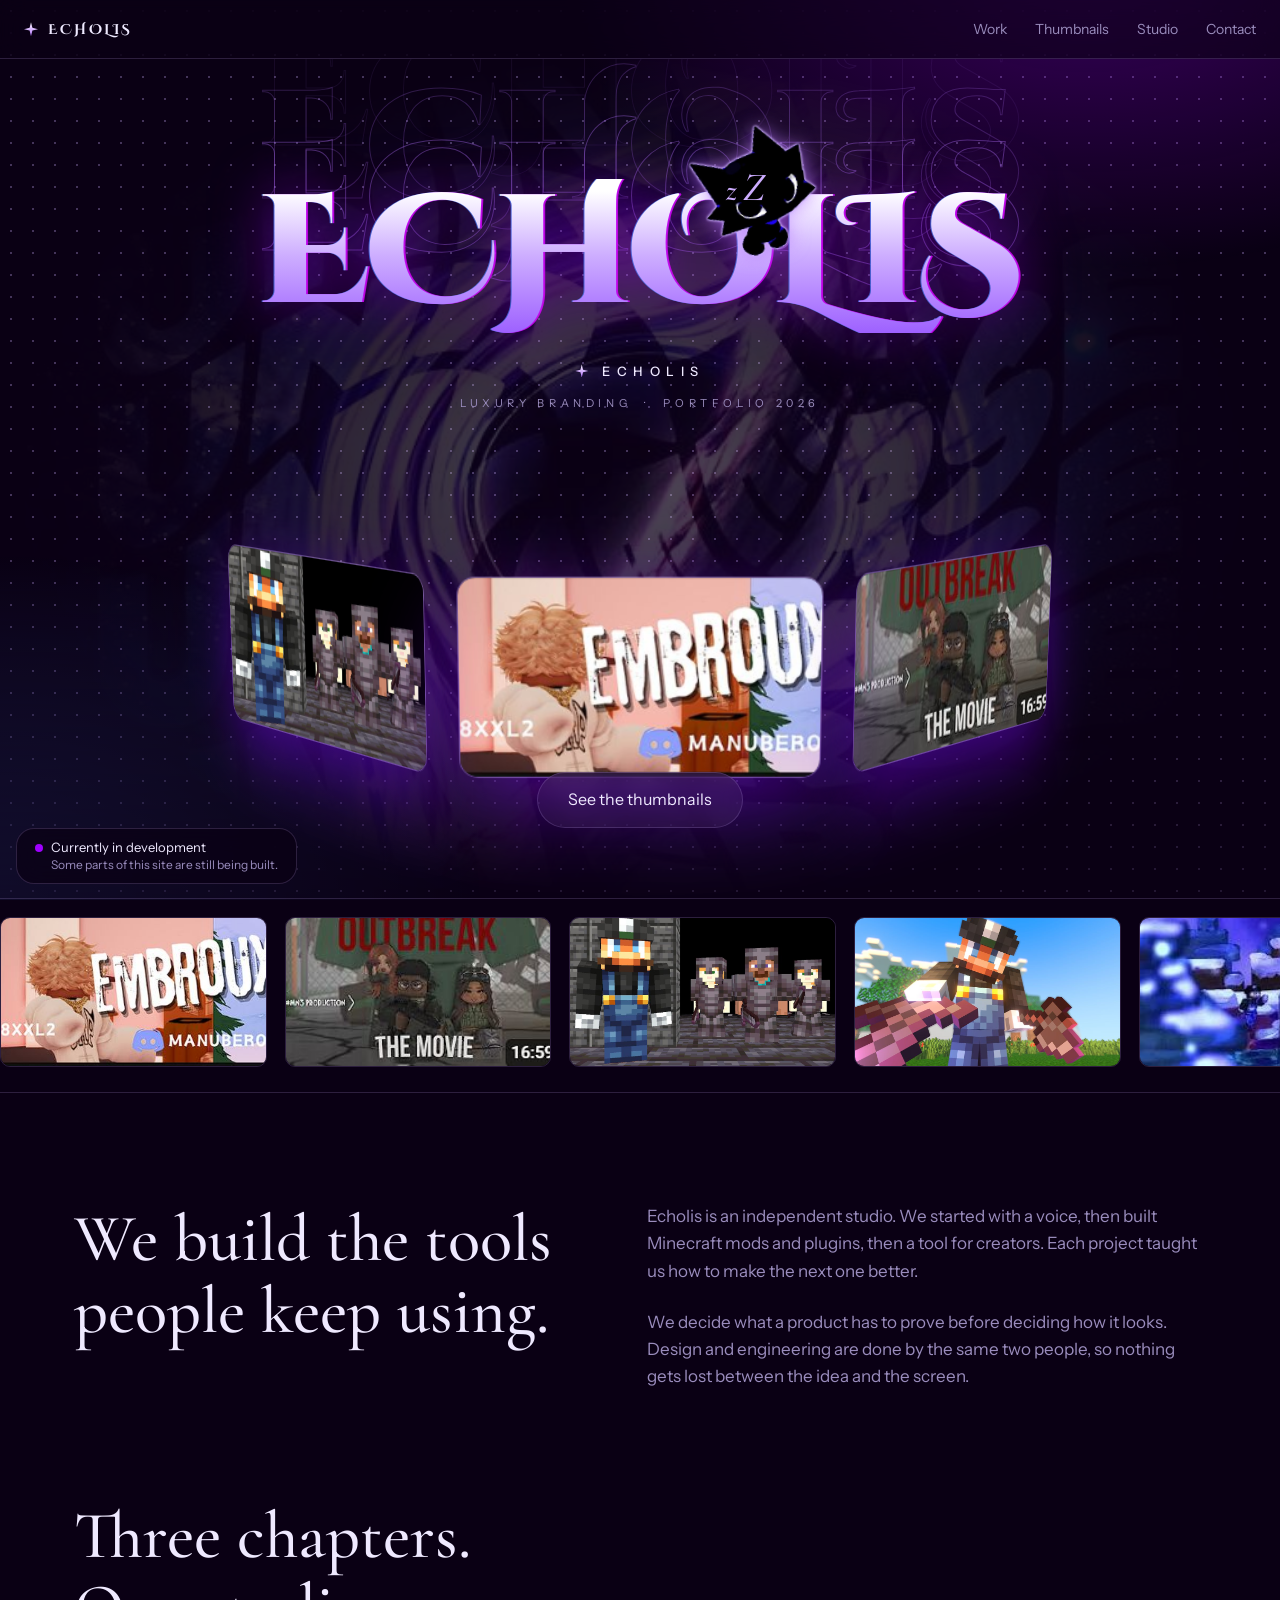
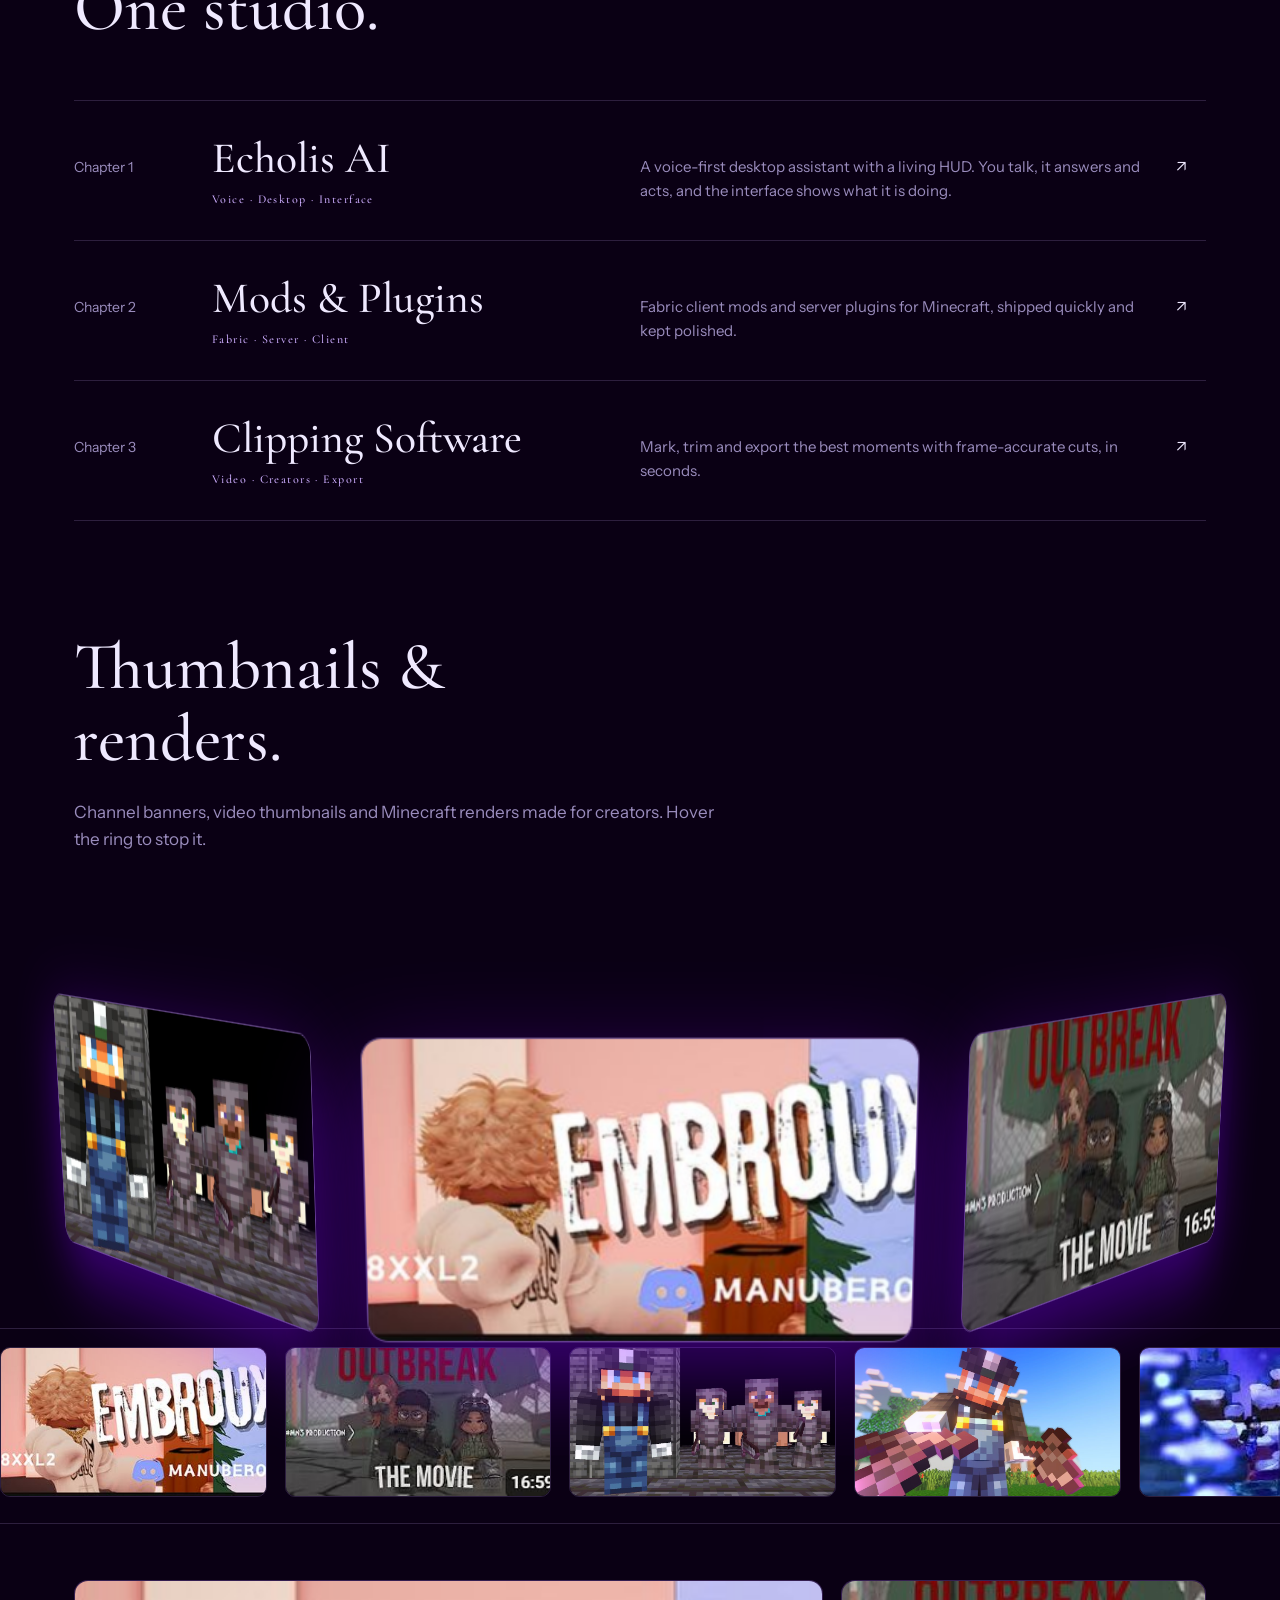
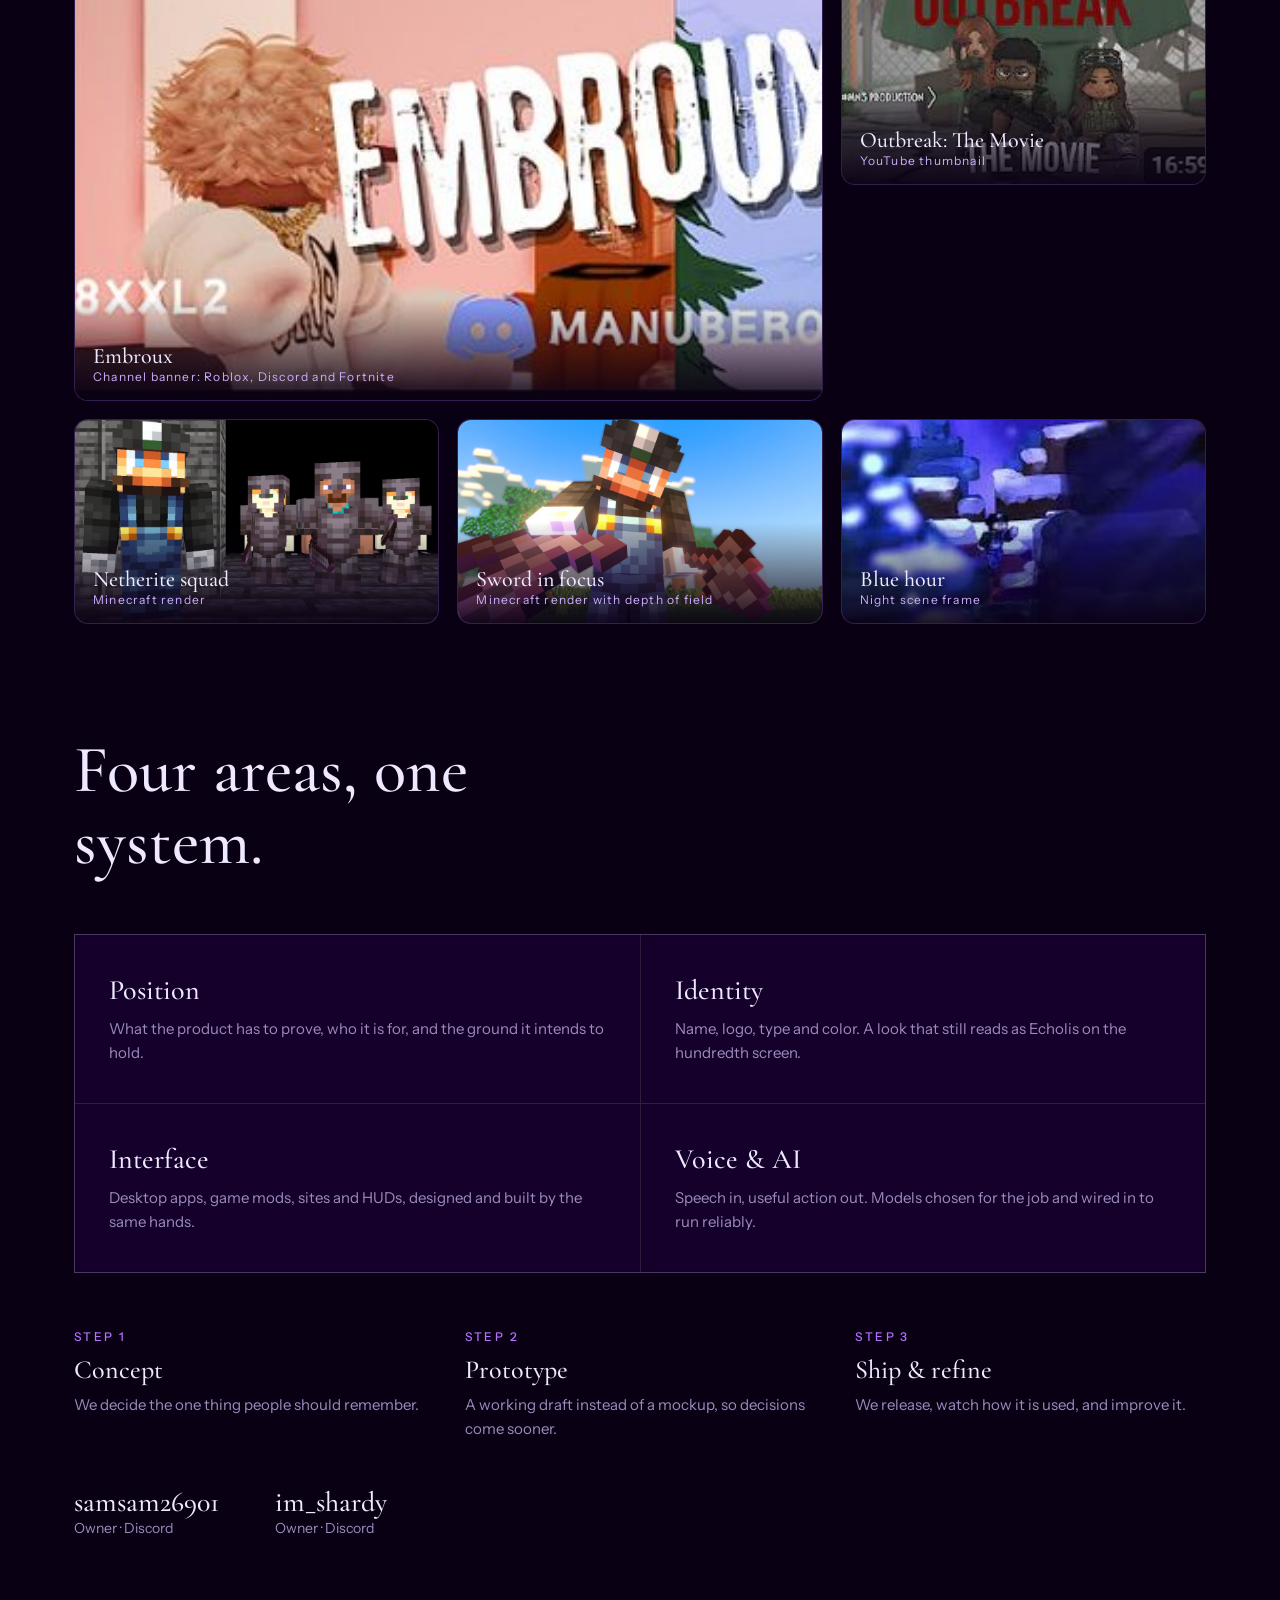
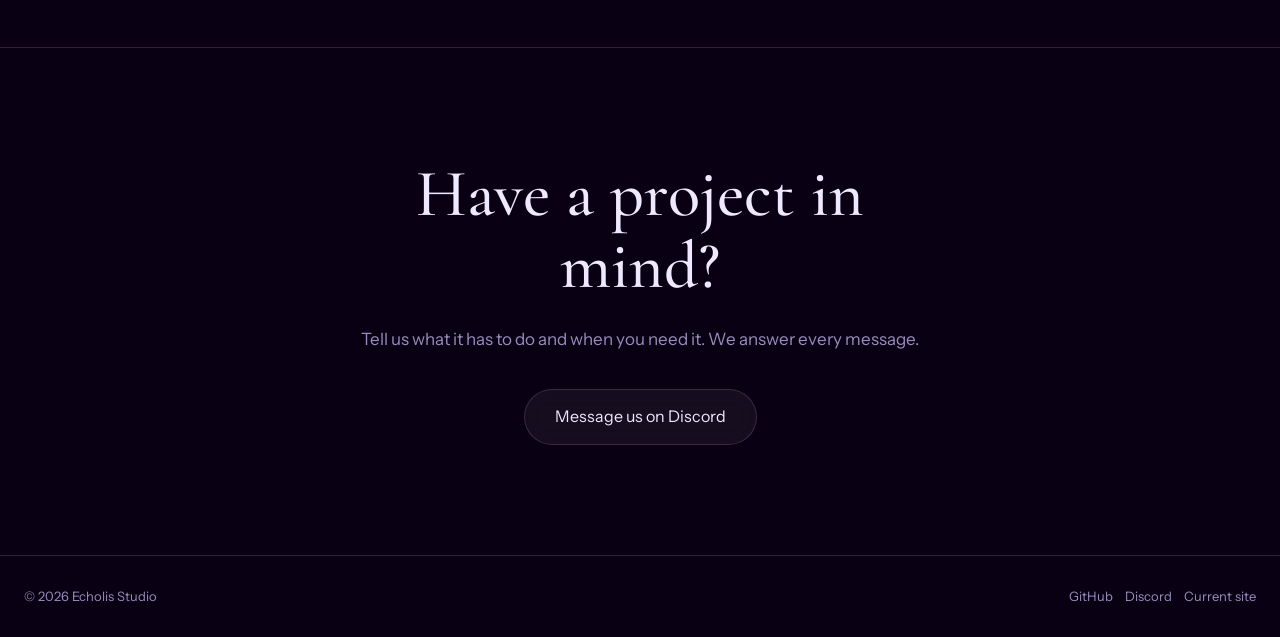
==== commit c4ffcf31: "new portfolio homepage" ====
--- a/index.html
+++ b/index.html
@@ -1,19 +1,211 @@
-<!DOCTYPE html><html lang="en"><head><script>try{document.documentElement.dataset.theme=localStorage.getItem("ec-theme")||"night"}catch(e){document.documentElement.dataset.theme="night"}</script><meta charset="utf-8"><meta name="viewport" content="width=device-width,initial-scale=1">
-<title>Home - Echolis Studio</title><link rel="icon" href="assets/logo-mark.svg">
-<link href="https://fonts.googleapis.com/css2?family=Space+Grotesk:wght@400;500;700&family=Inter:wght@300;400&display=swap" rel="stylesheet">
-<link rel="stylesheet" href="style.css"><link rel="stylesheet" href="components.css"><link rel="stylesheet" href="echolis-brand.css"><script src="echolis-brand.js"></script></head><body>
-<div class="bg"></div><div class="bg2"></div><div id="halo"></div><canvas id="fx"></canvas>
-<nav class="nav glass"><a class="lg" href="index.html"><img src="assets/logo-mark.svg" alt=""><span>ECHOLIS</span></a><ul><li><a href="echolis-ai.html">Echolis AI</a></li><li><a href="minecraft.html">Minecraft</a></li><li><a href="clipping.html">Clipping</a></li></ul><div class="pd"><button class="glass" aria-haspopup="true"><img src="assets/logo-mark.svg" alt=""><span>Echolis</span></button><div class="menu glass"><small>Studio</small><a href="echolis-ai.html">Echolis AI <i>&rarr;</i></a><a href="minecraft.html">Mods &amp; Plugins <i>&rarr;</i></a><a href="clipping.html">Clipping <i>&rarr;</i></a><a href="mailto:hello@echolis.studio">Get in touch <i>&rarr;</i></a></div></div></nav>
-<header class="hero"><div class="wrap"><div class="eyebrow rise">Studio &middot; selected work</div>
-<h1 class="rise" style="--d:.15s">Three chapters.<br><span class="glitch">One studio.</span></h1><p class="rise" style="--d:.3s">We build <b class="dyn" data-words="voice,mods,plugins,tools,clips">voice</b> that people actually use. We started with a voice. Then came mods, then plugins, then a tool for creators. Each project taught us how to build the next one.</p>
-<a class="btn glass rise" style="--d:.45s" href="echolis-ai.html">Start with Echolis AI &rarr;</a></div></header>
-<section class="sec"><div class="wrap reveal">
-<a class="row" href="echolis-ai.html"><b>01</b><h3>Echolis AI<i>&rarr;</i></h3><span>A voice-first desktop assistant with a living HUD.</span></a>
-<a class="row" href="minecraft.html"><b>02</b><h3>Mods &amp; Plugins<i>&rarr;</i></h3><span>Fabric client mods and server plugins for Minecraft.</span></a>
-<a class="row" href="clipping.html"><b>03</b><h3>Clipping Software<i>&rarr;</i></h3><span>Find, cut and export the best moments fast.</span></a></div></section>
-<section class="sec"><div class="wrap reveal"><div class="eyebrow">At a glance</div><h2>Built in the open, shipped fast.</h2><div class="bento">
-<div class="bt glass w2 h2"><span class="orb"></span><div class="big"><span data-n="3">0</span></div><h3>Chapters, one studio</h3><p>Voice AI, Minecraft tooling and clipping software, all under one roof.</p></div>
-<div class="bt glass"><div class="big"><span data-n="40">0</span>+</div><p>Mods &amp; plugins</p></div>
-<div class="bt glass"><h3>Voice-first</h3><p>Talk to your desktop.</p></div>
-<div class="bt glass w2"><h3>Frame-accurate clipping</h3><p>Mark, trim and export the best moments in seconds.</p></div></div></div></section><section class="team wrap reveal"><div class="eyebrow">The team</div><h2 style="font-size:clamp(28px,3.6vw,44px);margin:0">Talk to the owners.</h2><div class="tgrid"><div class="tc glass" data-user="samsam26901"><div class="top"><div class="av"><span>S</span><i></i></div><div><h3>samsam26901</h3><div class="st">Checking status…</div></div></div><div class="act"><small>Activity</small>Not doing anything right now</div><button class="cp" data-copy="samsam26901"><span>Discord &middot; samsam26901</span><em>Copy</em><svg viewBox="0 0 24 24" width="16" height="16" fill="currentColor"><path d="M8 3h10a2 2 0 0 1 2 2v12h-2V5H8zM5 7h10a2 2 0 0 1 2 2v10a2 2 0 0 1-2 2H5a2 2 0 0 1-2-2V9a2 2 0 0 1 2-2z"/></svg></button></div><div class="tc glass" data-user="im_shardy"><div class="top"><div class="av"><span>I</span><i></i></div><div><h3>im_shardy</h3><div class="st">Checking status…</div></div></div><div class="act"><small>Activity</small>Not doing anything right now</div><button class="cp" data-copy="im_shardy"><span>Discord &middot; im_shardy</span><em>Copy</em><svg viewBox="0 0 24 24" width="16" height="16" fill="currentColor"><path d="M8 3h10a2 2 0 0 1 2 2v12h-2V5H8zM5 7h10a2 2 0 0 1 2 2v10a2 2 0 0 1-2 2H5a2 2 0 0 1-2-2V9a2 2 0 0 1 2-2z"/></svg></button></div></div></section><section class="mail wrap reveal"><div class="mailbox glass"><div><h3>Say hello</h3><p>Drop your email and we'll write back.</p></div><form id="mf"><input type="email" required placeholder="you@email.com" aria-label="Your email"><button class="btn glass sm">Send</button></form></div></section><div class="socials wrap"><a class="sb glass" href="https://discord.gg/vmqwFnN8Vz" target="_blank" rel="noopener"><svg viewBox="0 0 24 24"><path d="M20 5a17 17 0 0 0-4-1l-.5 1a15 15 0 0 0-5 0L10 4a17 17 0 0 0-4 1C3 9 2 14 3 18a17 17 0 0 0 5 2l1-2a10 10 0 0 1-2-1l.5-.5c3.800 1.700 7.700 1.700 11 0l.5.5a10 10 0 0 1-2 1l1 2a17 17 0 0 0 5-2c1-5 0-9-3-13zM9 15c-1 0-2-1-2-2s1-2 2-2 2 1 2 2-1 2-2 2zm6 0c-1 0-2-1-2-2s1-2 2-2 2 1 2 2-1 2-2 2z"/></svg>Discord</a><a class="sb glass" href="https://github.com/echolisapp" target="_blank" rel="noopener"><svg viewBox="0 0 24 24"><path d="M12 2a10 10 0 0 0-3 19c.5 0 .7-.2.7-.5v-2c-2.800.6-3.400-1.200-3.400-1.200-.5-1.100-1.100-1.400-1.100-1.400-.9-.6.1-.6.1-.6 1 .1 1.500 1 1.500 1 .9 1.500 2.300 1.100 2.800.8.1-.6.3-1.100.6-1.300-2.200-.3-4.600-1.100-4.600-5 0-1.100.4-2 1-2.700-.1-.3-.4-1.300.1-2.700 0 0 .8-.3 2.700 1a9 9 0 0 1 5 0c1.900-1.300 2.700-1 2.700-1 .5 1.400.2 2.400.1 2.700.6.700 1 1.600 1 2.700 0 3.900-2.400 4.700-4.600 5 .4.300.7.900.7 1.800v2.700c0 .3.200.6.700.5A10 10 0 0 0 12 2z"/></svg>GitHub</a><a class="sb glass" href="mailto:hello@echolis.studio"><svg viewBox="0 0 24 24"><path d="M3 5h18a1 1 0 0 1 1 1v12a1 1 0 0 1-1 1H3a1 1 0 0 1-1-1V6a1 1 0 0 1 1-1zm1.500 2L12 12.500 19.500 7zM4 9v8h16V9l-8 5.500z"/></svg>Email</a></div><footer><div class="wrap"><span>&copy; 2026 Echolis Studio</span><span>Echolis AI &middot; Minecraft &middot; Clipping</span></div></footer>
-<div class="sw th" role="switch" aria-checked="false" tabindex="0" onkeydown="if(event.key===' '||event.key==='Enter'){event.preventDefault();this.click()}"><i></i>Day</div><div class="sw" role="switch" aria-checked="true" tabindex="0" onkeydown="if(event.key===' '||event.key==='Enter'){event.preventDefault();this.click()}"><i></i>Motion</div><script src="script.js"></script><script src="components.js"></script></body></html>+<!DOCTYPE html>
+<html lang="en">
+<head>
+<meta charset="utf-8"><script>document.documentElement.classList.add("js")</script>
+<meta name="viewport" content="width=device-width, initial-scale=1, viewport-fit=cover">
+<title>Echolis — Portfolio 2026</title>
+<link rel="preconnect" href="https://fonts.googleapis.com">
+<link rel="preconnect" href="https://fonts.gstatic.com" crossorigin>
+<link href="https://fonts.googleapis.com/css2?family=Cinzel+Decorative:wght@700;900&family=Cormorant+Garamond:ital,wght@0,400;0,500;1,400&family=Instrument+Sans:wght@400;500&display=swap" rel="stylesheet">
+<style>
+/* Palette from the violet chart: 240046 3C096C 5A189A 7F00FF 9F00FF B373FD CDADFF E6E6FA */
+:root{
+  --ink:#0a0014; --ink2:#14002b; --v2:#3c096c; --v3:#5a189a; --v4:#7f00ff; --v5:#9f00ff; --v6:#b373fd; --v7:#cdadff; --v8:#e6e6fa;
+  --line:rgba(205,173,255,.18); --text:#efe9ff; --mute:#9a8cbd; --pink:#df00ff; --blue:#4d80ff;
+  --display:"Cinzel Decorative","Trajan Pro",Georgia,serif; --serif:"Cormorant Garamond",Georgia,serif; --sans:"Instrument Sans",system-ui,sans-serif;
+  color-scheme:dark;
+}
+*{box-sizing:border-box;margin:0}
+html{scroll-behavior:smooth}
+body{background:var(--ink);color:var(--text);font:400 16px/1.6 var(--sans);overflow-x:hidden}
+a{color:inherit;text-decoration:none}
+a:focus-visible{outline:2px solid var(--v7);outline-offset:4px}
+body::before{content:"";position:fixed;inset:0;z-index:-1;pointer-events:none;
+  background:radial-gradient(60vw 50vh at 85% -5%,rgba(159,0,255,.32),transparent 70%),radial-gradient(55vw 55vh at 0% 100%,rgba(77,128,255,.22),transparent 70%),radial-gradient(rgba(205,173,255,.3) 1px,transparent 1.4px) 0 0/22px 22px;
+  -webkit-mask:linear-gradient(#000 60%,rgba(0,0,0,.4));mask:linear-gradient(#000 60%,rgba(0,0,0,.4))}
+.wrap{max-width:1180px;margin:0 auto;padding:0 24px}
+#bar{position:fixed;top:0;left:0;height:3px;width:0;z-index:9;background:linear-gradient(90deg,var(--v4),var(--v7))}
+nav{position:sticky;top:0;z-index:5;display:flex;justify-content:space-between;align-items:center;padding:18px 24px;backdrop-filter:blur(14px);background:rgba(10,0,20,.6);border-bottom:1px solid var(--line)}
+nav .mk{display:flex;gap:10px;align-items:center;font:700 14px var(--display);letter-spacing:.18em}
+nav ul{display:flex;gap:28px;list-style:none;padding:0;font-size:14px;color:var(--mute)}
+nav li a:hover{color:var(--text)}
+.star{width:1em;height:1em;display:inline-block;background:linear-gradient(#fff,var(--v6));clip-path:polygon(50% 0,60% 40%,100% 50%,60% 60%,50% 100%,40% 60%,0 50%,40% 40%)}
+/* hero */
+.hero{position:relative;text-align:center;padding:120px 0 70px;overflow:hidden}
+.hero::before{content:"";position:absolute;inset:0;background:var(--poster) center/cover;opacity:.28;mix-blend-mode:screen;-webkit-mask:radial-gradient(closest-side,#000,transparent);mask:radial-gradient(closest-side,#000,transparent)}
+.hero>.wrap{position:relative}
+.wm{position:relative;display:inline-block;font-size:clamp(48px,12vw,160px)}
+.word{font:900 clamp(48px,12vw,160px)/1 var(--display);background:linear-gradient(180deg,#fff 8%,var(--v7) 50%,#9e61ff 100%);-webkit-background-clip:text;background-clip:text;color:transparent;filter:drop-shadow(2px 0 0 rgba(223,0,255,.8)) drop-shadow(-1px 0 0 rgba(77,128,255,.7)) drop-shadow(0 0 28px rgba(159,0,255,.5))}
+.echo{position:absolute;left:0;right:0;top:0;font:900 clamp(48px,12vw,160px)/1 var(--display);color:transparent;-webkit-text-stroke:1px var(--v6);transform:translateY(calc(var(--k)*-.34em));opacity:calc(.5 - var(--k)*.14);pointer-events:none}
+.sub{margin-top:30px;font:500 13px var(--sans);letter-spacing:.5em;display:flex;gap:14px;justify-content:center;align-items:center}
+.tag{margin-top:16px;font-size:11px;letter-spacing:.42em;color:var(--mute)}
+.cta{display:inline-flex;margin-top:36px;padding:14px 30px;border:1px solid var(--line);border-radius:99px;backdrop-filter:blur(10px);background:rgba(255,255,255,.05);transition:.25s}
+.cta:hover{background:rgba(159,0,255,.35);border-color:var(--v7)}
+/* spinning ring */
+.stage{perspective:1700px;display:grid;place-items:center;margin-top:56px;height:calc(var(--w)*.95)}
+.tilt{transform-style:preserve-3d;transform:rotateX(-9deg)}
+.ring{--r:calc(var(--w)*1.35);position:relative;width:var(--w);height:calc(var(--w)*.5625);transform-style:preserve-3d;animation:spin 30s linear infinite}
+.ring i{position:absolute;inset:0;transform:rotateY(calc(var(--i)*45deg)) translateZ(var(--r));backface-visibility:hidden;border-radius:14px;background:center/cover;box-shadow:0 0 0 1px rgba(205,173,255,.4),0 24px 70px rgba(127,0,255,.45)}
+.stage:hover .ring{animation-play-state:paused}
+@keyframes spin{to{transform:rotateY(-360deg)}}
+.hero .stage{--w:clamp(150px,22vw,300px)}
+/* marquee */
+.band{border-block:1px solid var(--line);overflow:hidden;white-space:nowrap;padding:18px 0}
+.band div{display:inline-flex;gap:18px;animation:mq 40s linear infinite}
+.band img{height:clamp(90px,12vw,150px);aspect-ratio:16/9;object-fit:cover;border-radius:10px;border:1px solid var(--line)}
+.band.rev div{animation-direction:reverse}
+@keyframes mq{to{transform:translateX(calc(-50% - 9px))}}
+section{padding:110px 0}
+h2{font:500 clamp(34px,5.2vw,68px)/1.08 var(--serif);max-width:16ch}
+.lead{max-width:60ch;margin-top:24px;color:var(--mute);font-size:17px}
+.split{display:grid;grid-template-columns:1fr 1.1fr;gap:64px;align-items:start}
+.work{border-top:1px solid var(--line);margin-top:56px}
+.case{display:grid;grid-template-columns:110px 1.1fr 1.4fr 30px;gap:28px;align-items:baseline;padding:34px 0;border-bottom:1px solid var(--line);transition:.3s}
+.case:hover{padding-left:14px;background:linear-gradient(90deg,rgba(127,0,255,.2),transparent)}
+.case .yr{color:var(--mute);font-size:14px}
+.case h3{font:500 clamp(28px,3.4vw,44px)/1.1 var(--serif)}
+.case p{color:var(--mute);font-size:15px}
+.case small{display:block;margin-top:10px;font-size:12px;letter-spacing:.12em;color:var(--v7)}
+/* thumbnails section */
+#thumbs .stage{--w:clamp(190px,30vw,420px);margin:40px 0 70px}
+.gal{display:grid;grid-template-columns:repeat(3,1fr);gap:18px;margin-top:56px}
+.gal figure{position:relative;border-radius:14px;overflow:hidden;border:1px solid var(--line);aspect-ratio:16/9;background:var(--ink2)}
+.gal figure:first-child{grid-column:span 2}
+.gal img{width:100%;height:100%;object-fit:cover;transition:transform .8s cubic-bezier(.2,.7,.2,1)}
+.gal figure:hover img{transform:scale(1.07) rotate(-.6deg)}
+.gal figcaption{position:absolute;inset:auto 0 0;padding:44px 18px 16px;background:linear-gradient(transparent,rgba(10,0,20,.92));font:500 22px var(--serif)}
+.gal figcaption span{display:block;font:12px var(--sans);letter-spacing:.1em;color:var(--v7)}
+.grid{display:grid;grid-template-columns:repeat(2,1fr);gap:1px;background:var(--line);border:1px solid var(--line);margin-top:56px}
+.grid article{background:var(--ink2);padding:38px 34px}
+.grid h3{font:500 28px var(--serif);margin-bottom:10px}
+.grid p{color:var(--mute);font-size:15px}
+.steps{display:grid;grid-template-columns:repeat(3,1fr);gap:40px;margin-top:56px}
+.steps h3{font:500 26px var(--serif)}
+.steps b{display:block;font:500 12px var(--sans);letter-spacing:.2em;color:var(--v6);margin-bottom:10px}
+.steps p{color:var(--mute);font-size:15px;margin-top:8px}
+.team{display:flex;gap:56px;flex-wrap:wrap;margin-top:44px}
+.team div{font:500 28px var(--serif)} .team span{display:block;font:14px var(--sans);color:var(--mute)}
+.contact{text-align:center;border-top:1px solid var(--line)}
+.contact h2,.contact .lead{margin-inline:auto}
+footer{display:flex;justify-content:space-between;flex-wrap:wrap;gap:12px;padding:30px 24px;color:var(--mute);font-size:13px;border-top:1px solid var(--line)}
+@media(max-width:820px){nav ul{display:none}.split,.steps,.grid,.gal{grid-template-columns:1fr}.gal figure:first-child{grid-column:auto}.split{gap:20px}.case{grid-template-columns:1fr;gap:8px}section{padding:72px 0}.hero{padding-top:80px}}
+@media(prefers-reduced-motion:reduce){.ring,.band div{animation:none}html{scroll-behavior:auto}}
+/* cat resting on the logo */
+.cat{filter:drop-shadow(0 0 1px #cdadff) drop-shadow(0 0 1px #cdadff) drop-shadow(0 0 10px rgba(179,115,253,.7))}
+.wm .cat{position:absolute;z-index:2;left:58%;top:-.5em;width:.8em;transform-origin:50% 100%;transform:rotate(-7deg) scale(1,.85);animation:breathe 4s ease-in-out infinite}
+@keyframes breathe{50%{transform:rotate(-7deg) scale(1.02,.9)}}
+.zz{position:absolute;z-index:2;left:calc(58% + .8em);top:-.55em;font:italic 500 .2em var(--serif);color:var(--v7);animation:zz 3s ease-in-out infinite}
+.zz b{font-weight:500;margin-left:.15em;font-size:1.3em}
+@keyframes zz{0%{opacity:0;transform:translate(0,.3em)}40%{opacity:1}100%{opacity:0;transform:translate(.3em,-.5em)}}
+/* loading screen */
+#load{position:fixed;inset:0;z-index:99;display:none;place-items:center;background:radial-gradient(50vw 40vh at 50% 45%,rgba(127,0,255,.3),transparent 70%),#0a0014;transition:opacity .7s,visibility .7s}
+.js #load{display:grid}
+#load.done{opacity:0;visibility:hidden}
+.ld{display:grid;justify-items:center;gap:18px;padding:24px}
+.ld .cat{width:clamp(120px,22vw,190px);animation:hop 1s ease-in-out infinite}
+.sh{width:90px;height:14px;border-radius:50%;background:rgba(179,115,253,.3);filter:blur(5px);margin-top:-8px;animation:sh 1s ease-in-out infinite}
+@keyframes hop{50%{transform:translateY(-24px) rotate(-4deg)}}
+@keyframes sh{50%{transform:scale(.7);opacity:.5}}
+.meter{position:relative;width:min(320px,70vw);height:28px;border:1px solid var(--v7);display:grid;place-items:center;font:500 12px var(--sans);letter-spacing:.35em}
+.meter b{position:absolute;left:0;top:0;bottom:0;width:0;background:var(--v8);mix-blend-mode:difference}
+#lp{font:12px var(--sans);letter-spacing:.3em;color:var(--mute)}
+/* development note */
+.dev{position:fixed;left:16px;bottom:16px;z-index:8;max-width:calc(100vw - 32px);padding:10px 18px;border:1px solid var(--line);border-radius:18px;background:rgba(10,0,20,.72);backdrop-filter:blur(12px);font-size:13px;line-height:1.35}
+.dev i{display:inline-block;width:8px;height:8px;margin-right:8px;border-radius:50%;background:var(--v5);animation:pl 2s infinite}
+.dev small{display:block;color:var(--mute);font-size:12px;margin-left:16px}
+@keyframes pl{0%{box-shadow:0 0 0 0 rgba(159,0,255,.7)}100%{box-shadow:0 0 0 10px rgba(159,0,255,0)}}
+@media(max-width:820px){.dev small{display:none}}
+@media(prefers-reduced-motion:reduce){.wm .cat,.zz,.ld .cat,.sh,.dev i{animation:none}}
+</style>
+</head>
+<body>
+<div id="bar"></div>
+<div id="load" aria-hidden="true"><div class="ld"><img class="cat" data-cat alt=""><div class="sh"></div><div class="meter"><b id="lb"></b><span>LOADING</span></div><p id="lp">0%</p></div></div>
+<div class="dev" role="status"><i></i>Currently in development<small>Some parts of this site are still being built.</small></div>
+<nav>
+  <a href="#top" class="mk"><span class="star"></span>ECHOLIS</a>
+  <ul><li><a href="#work">Work</a></li><li><a href="#thumbs">Thumbnails</a></li><li><a href="#studio">Studio</a></li><li><a href="#contact">Contact</a></li></ul>
+</nav>
+
+<header class="hero" id="top"><div class="wrap">
+  <div class="wm">
+    <span class="echo" style="--k:3" aria-hidden="true">ECHOLIS</span><span class="echo" style="--k:2" aria-hidden="true">ECHOLIS</span><span class="echo" style="--k:1" aria-hidden="true">ECHOLIS</span>
+    <h1 class="word">ECHOLIS</h1>
+    <img class="cat" data-cat alt="A black cat resting on the logo"><span class="zz" aria-hidden="true">z<b>Z</b></span>
+  </div>
+  <div class="sub"><span class="star"></span>ECHOLIS</div>
+  <p class="tag">LUXURY BRANDING &nbsp;·&nbsp; PORTFOLIO 2026</p>
+  <div class="stage" aria-label="Spinning selection of our thumbnails and renders"><div class="tilt"><div class="ring" data-ring></div></div></div>
+  <a class="cta" href="#thumbs">See the thumbnails</a>
+</div></header>
+
+<div class="band" aria-hidden="true"><div data-strip></div></div>
+
+<section id="studio"><div class="wrap split">
+  <h2>We build the tools people keep using.</h2>
+  <div>
+    <p class="lead" style="margin-top:0">Echolis is an independent studio. We started with a voice, then built Minecraft mods and plugins, then a tool for creators. Each project taught us how to make the next one better.</p>
+    <p class="lead">We decide what a product has to prove before deciding how it looks. Design and engineering are done by the same two people, so nothing gets lost between the idea and the screen.</p>
+  </div>
+</div></section>
+
+<section id="work" style="padding-top:0"><div class="wrap">
+  <h2>Three chapters. One studio.</h2>
+  <div class="work">
+    <a class="case" href="https://echolisapp.github.io/echolis-ai.html"><span class="yr">Chapter 1</span><h3>Echolis AI<small>Voice · Desktop · Interface</small></h3><p>A voice-first desktop assistant with a living HUD. You talk, it answers and acts, and the interface shows what it is doing.</p><span>↗</span></a>
+    <a class="case" href="https://echolisapp.github.io/minecraft.html"><span class="yr">Chapter 2</span><h3>Mods &amp; Plugins<small>Fabric · Server · Client</small></h3><p>Fabric client mods and server plugins for Minecraft, shipped quickly and kept polished.</p><span>↗</span></a>
+    <a class="case" href="https://echolisapp.github.io/clipping.html"><span class="yr">Chapter 3</span><h3>Clipping Software<small>Video · Creators · Export</small></h3><p>Mark, trim and export the best moments with frame-accurate cuts, in seconds.</p><span>↗</span></a>
+  </div>
+</div></section>
+
+<section id="thumbs" style="padding-top:0"><div class="wrap">
+  <h2>Thumbnails &amp; renders.</h2>
+  <p class="lead">Channel banners, video thumbnails and Minecraft renders made for creators. Hover the ring to stop it.</p>
+  <div class="stage" aria-label="Spinning thumbnails"><div class="tilt"><div class="ring" data-ring></div></div></div>
+</div>
+<div class="band rev" aria-hidden="true"><div data-strip></div></div>
+<div class="wrap"><div class="gal" data-gal></div></div></section>
+
+<section style="padding-top:0"><div class="wrap">
+  <h2>Four areas, one system.</h2>
+  <div class="grid">
+    <article><h3>Position</h3><p>What the product has to prove, who it is for, and the ground it intends to hold.</p></article>
+    <article><h3>Identity</h3><p>Name, logo, type and color. A look that still reads as Echolis on the hundredth screen.</p></article>
+    <article><h3>Interface</h3><p>Desktop apps, game mods, sites and HUDs, designed and built by the same hands.</p></article>
+    <article><h3>Voice &amp; AI</h3><p>Speech in, useful action out. Models chosen for the job and wired in to run reliably.</p></article>
+  </div>
+  <div class="steps">
+    <div><b>STEP 1</b><h3>Concept</h3><p>We decide the one thing people should remember.</p></div>
+    <div><b>STEP 2</b><h3>Prototype</h3><p>A working draft instead of a mockup, so decisions come sooner.</p></div>
+    <div><b>STEP 3</b><h3>Ship &amp; refine</h3><p>We release, watch how it is used, and improve it.</p></div>
+  </div>
+  <div class="team"><div>samsam26901<span>Owner · Discord</span></div><div>im_shardy<span>Owner · Discord</span></div></div>
+</div></section>
+
+<section class="contact" id="contact"><div class="wrap">
+  <h2>Have a project in mind?</h2>
+  <p class="lead">Tell us what it has to do and when you need it. We answer every message.</p>
+  <a class="cta" href="https://discord.gg/vmqwFnN8Vz">Message us on Discord</a>
+</div></section>
+<footer><span>© 2026 Echolis Studio</span><span><a href="https://github.com/echolisapp">GitHub</a> &nbsp;&nbsp; <a href="https://discord.gg/vmqwFnN8Vz">Discord</a> &nbsp;&nbsp; <a href="https://echolisapp.github.io/">Current site</a></span></footer>
+
+<script>
+const IMG={"poster": "[data-uri]", "emb": "[data-uri]", "blu": "[data-uri]", "out": "[data-uri]", "mc1": "[data-uri]